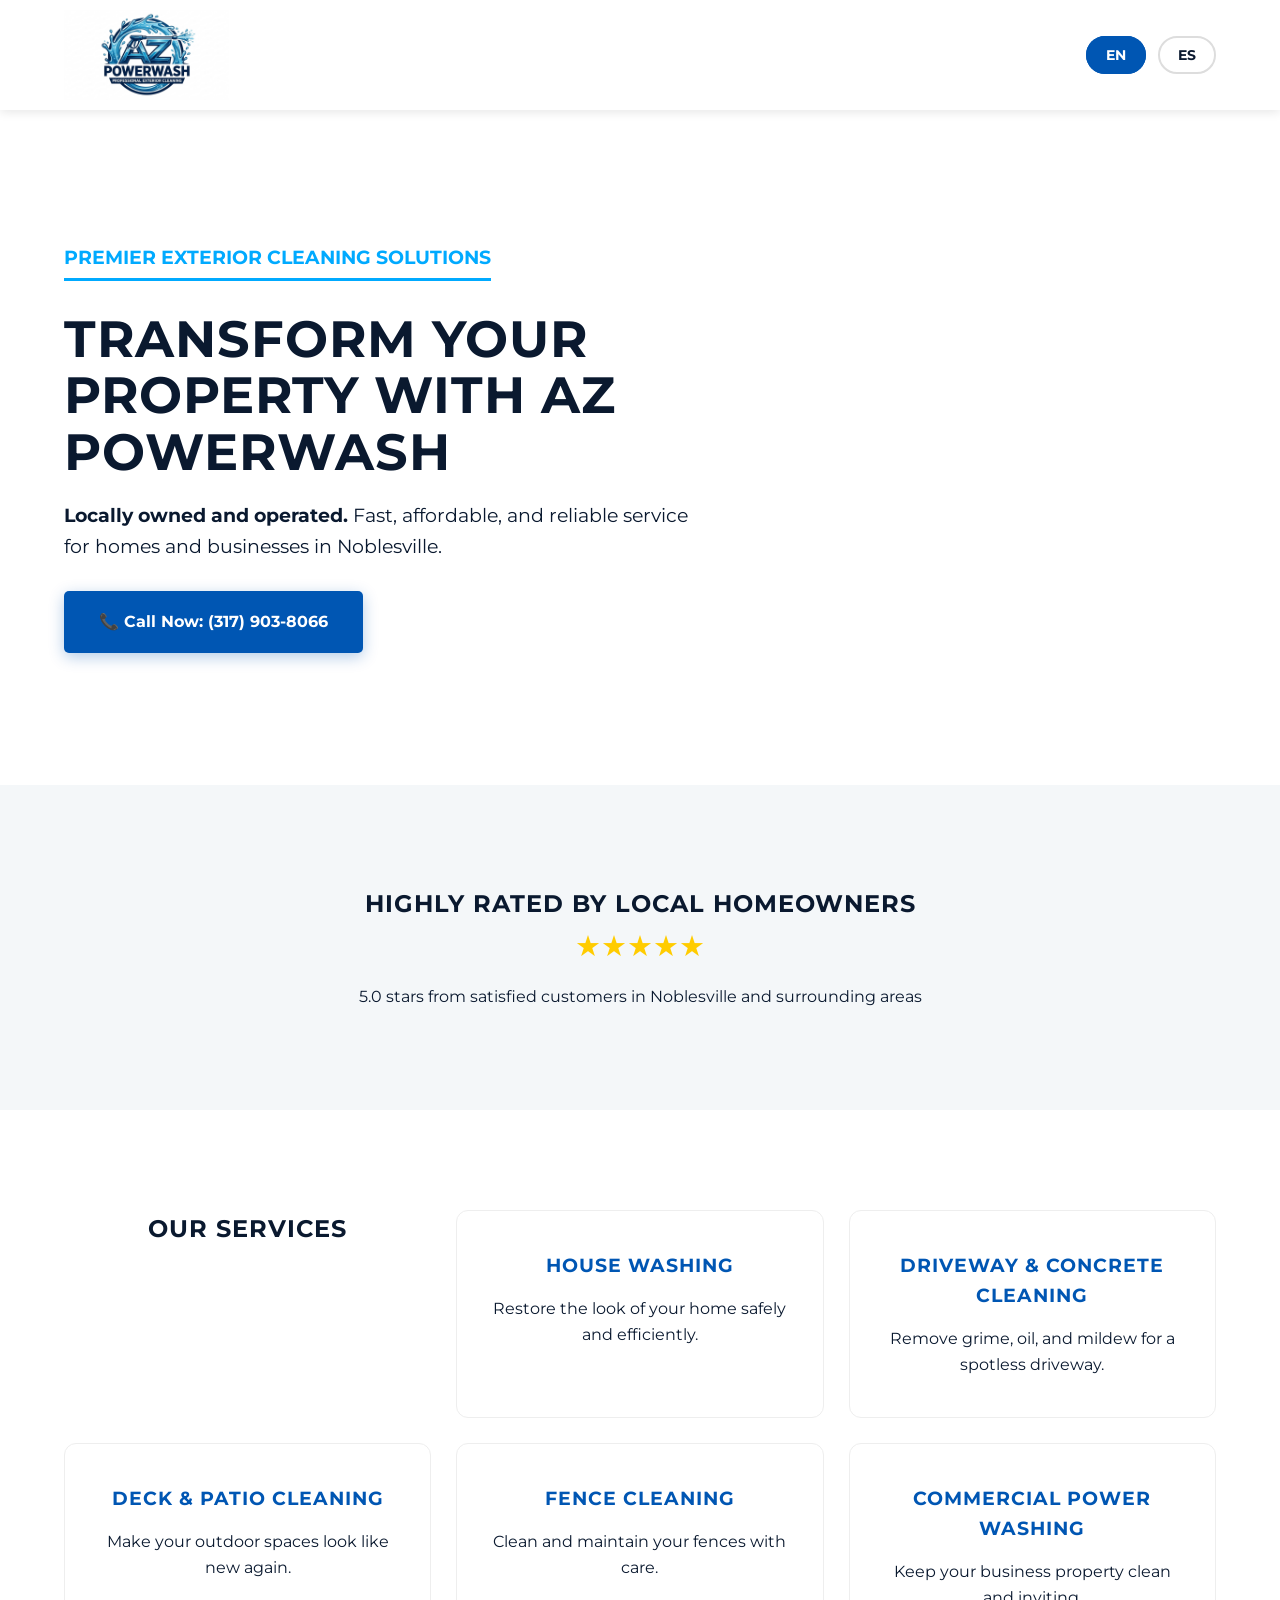
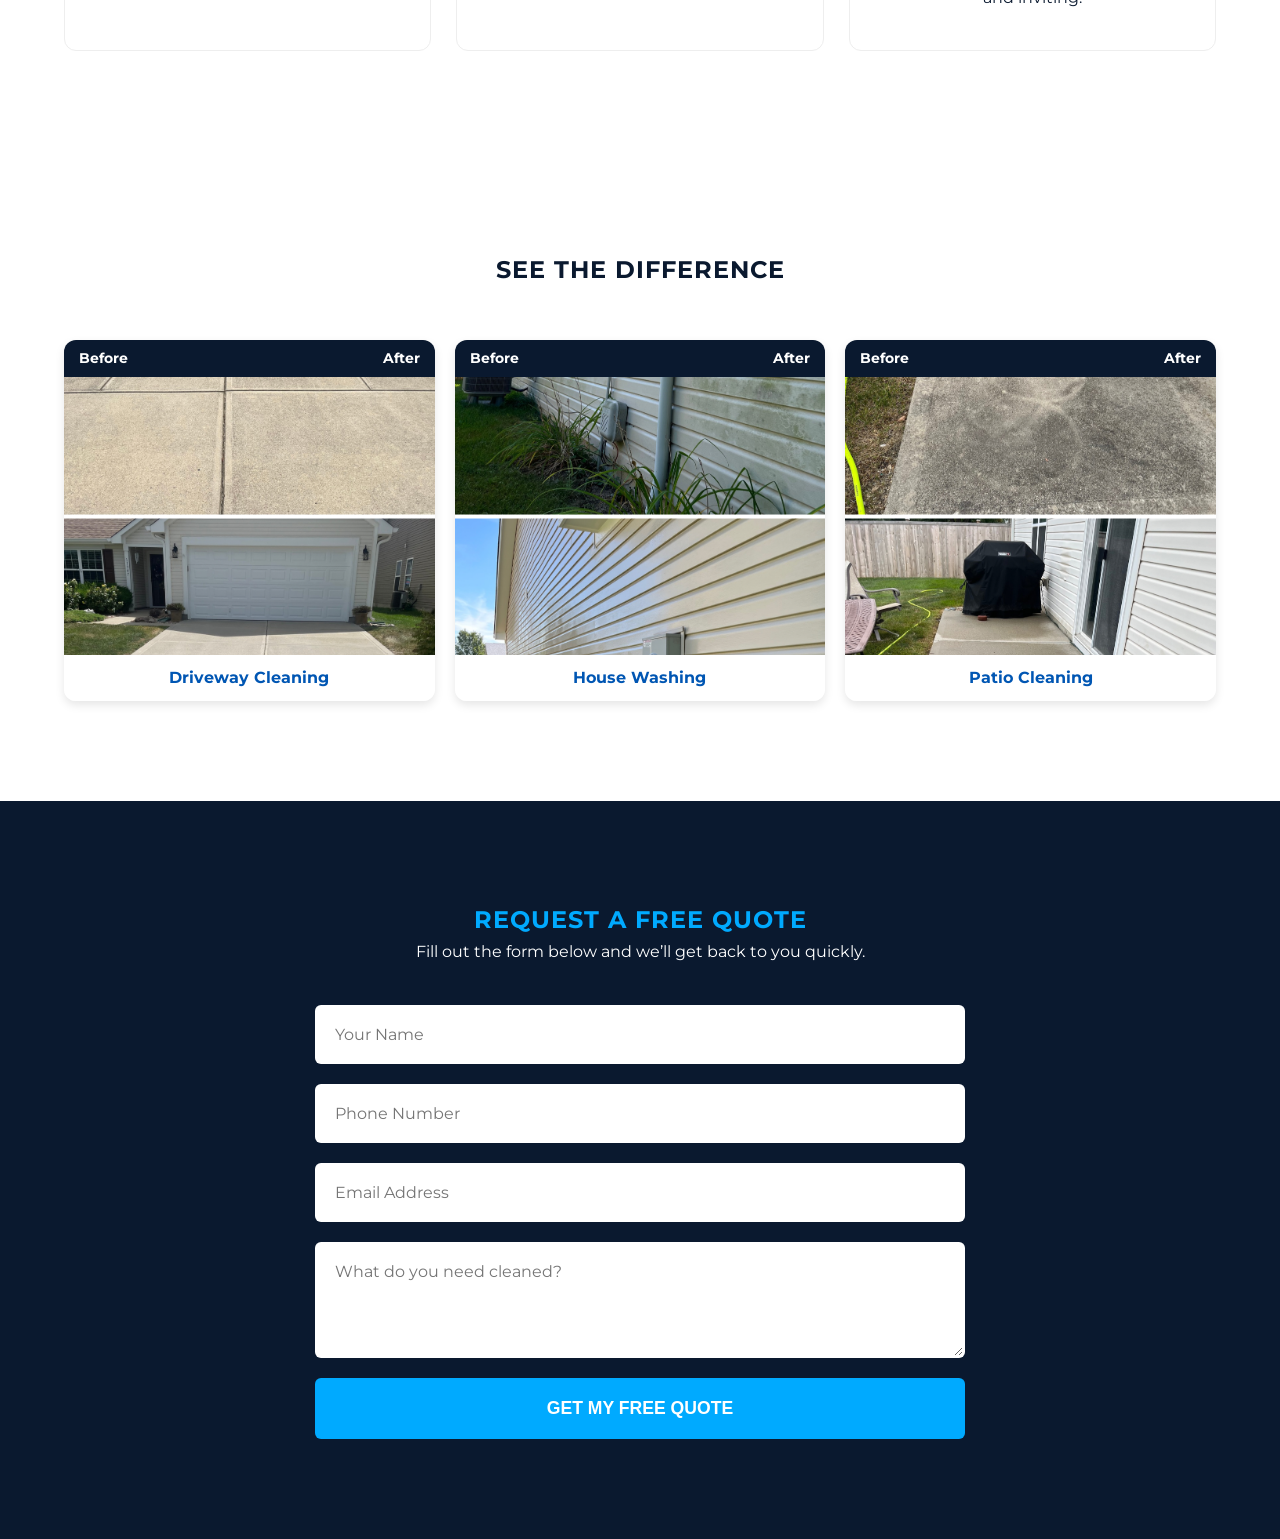
==== en/index.html @ cf5b4e7f "Update index.html" ====
<!DOCTYPE html>
<html lang="en">
<head>
  <meta charset="UTF-8">
  <meta name="viewport" content="width=device-width, initial-scale=1.0">
  <meta name="description" content="AZ Powerwash: Premier exterior cleaning solutions in Noblesville. Call (317) 903-8066 for a free quote.">
  <title>AZ PowerWash | Premier Exterior Cleaning</title>

  <link href="https://fonts.googleapis.com/css2?family=Montserrat:wght@400;700&display=swap" rel="stylesheet">
  <link rel="stylesheet" href="/assets/style.css">
</head>
<body>

<nav class="navbar">
  <div class="logo-container">
    <img src="/assets/images/az-logo.png" alt="AZ Powerwash Logo" class="main-logo">
  </div>
  <div class="lang-switch">
    <a class="lang-btn active" href="/en/">EN</a>
    <a class="lang-btn" href="/es/">ES</a>
  </div>
</nav>

<header class="hero">
  <div class="hero-content">
    <p class="subtitle">PREMIER EXTERIOR CLEANING SOLUTIONS</p>
    <h1>Transform Your Property with AZ Powerwash</h1>
    <p><strong>Locally owned and operated.</strong> Fast, affordable, and reliable service for homes and businesses in Noblesville.</p>
    <div class="hero-btns">
        <a class="cta" href="tel:13179038066">📞 Call Now: (317) 903-8066</a>
    </div>
  </div>
</header>

<section class="reviews">
  <h2>Highly Rated by Local Homeowners</h2>
  <div class="stars">★★★★★</div>
  <p>5.0 stars from satisfied customers in Noblesville and surrounding areas</p>
</section>

<section class="services">
  <h2>Our Services</h2>
  <div class="card">
    <h3>House Washing</h3>
    <p>Restore the look of your home safely and efficiently.</p>
  </div>
  <div class="card">
    <h3>Driveway & Concrete Cleaning</h3>
    <p>Remove grime, oil, and mildew for a spotless driveway.</p>
  </div>
  <div class="card">
    <h3>Deck & Patio Cleaning</h3>
    <p>Make your outdoor spaces look like new again.</p>
  </div>
  <div class="card">
    <h3>Fence Cleaning</h3>
    <p>Clean and maintain your fences with care.</p>
  </div>
  <div class="card">
    <h3>Commercial Power Washing</h3>
    <p>Keep your business property clean and inviting.</p>
  </div>
</section>

<section class="before-after">
  <h2>See the Difference</h2>
  <div class="ba-grid">
    <div class="ba-item" onclick="openLightbox(this)">
      <div class="ba-labels"><span>Before</span><span>After</span></div>
      <img src="/assets/images/Driveway.PNG" alt="Driveway cleaning before and after">
      <p>Driveway Cleaning</p>
    </div>
    <div class="ba-item" onclick="openLightbox(this)">
      <div class="ba-labels"><span>Before</span><span>After</span></div>
      <img src="/assets/images/house.PNG" alt="House washing before and after">
      <p>House Washing</p>
    </div>
    <div class="ba-item" onclick="openLightbox(this)">
      <div class="ba-labels"><span>Before</span><span>After</span></div>
      <img src="/assets/images/patio.PNG" alt="Patio cleaning before and after">
      <p>Patio Cleaning</p>
    </div>
  </div>
</section>

<section id="quote" class="quote-form">
  <h2>Request a Free Quote</h2>
  <p>Fill out the form below and we’ll get back to you quickly.</p>
  <form action="https://formspree.io/f/mkopnrez" method="POST">
    <input type="text" name="name" placeholder="Your Name" required>
    <input type="tel" name="phone" placeholder="Phone Number" required>
    <input type="email" name="email" placeholder="Email Address" required>
    <textarea name="message" placeholder="What do you need cleaned?" rows="4"></textarea>
    <button type="submit">Get My Free Quote</button>
  </form>
</section>

<div id="lightbox" onclick="closeLightbox()">
  <img id="lightbox-img" alt="Enlarged gallery view">
</div>

<script>
function openLightbox(el) {
  const img = el.querySelector("img");
  document.getElementById("lightbox-img").src = img.src;
  document.getElementById("lightbox").style.display = "flex";
}
function closeLightbox() {
  document.getElementById("lightbox").style.display = "none";
}
</script>

</body>
</html>
---- assets/style.css ----
/* --- Global Styles --- */
:root {
  --primary-blue: #0056b3; /* Deep Professional Blue from Logo */
  --accent-blue: #00aaff;  /* Bright Water Blue from Logo */
  --dark-navy: #0a192f;   /* Header/Text Navy */
  --light-bg: #f4f7f9;    /* Soft Gray Background */
  --white: #ffffff;
  --transition: all 0.3s ease;
}

* {
  box-sizing: border-box;
  margin: 0;
  padding: 0;
}

body {
  font-family: 'Montserrat', sans-serif;
  line-height: 1.6;
  color: var(--dark-navy);
  background-color: var(--white);
  overflow-x: hidden;
}

h1, h2, h3 {
  font-weight: 700;
  text-transform: uppercase;
  letter-spacing: 1px;
}

/* --- Navigation --- */
.navbar {
  display: flex;
  justify-content: space-between;
  align-items: center;
  padding: 10px 5%;
  background: var(--white);
  box-shadow: 0 2px 10px rgba(0,0,0,0.1);
  position: sticky;
  top: 0;
  z-index: 1000;
}

.logo-container {
  display: flex;
  align-items: center;
}

.main-logo {
  height: 90px; /* Optimized for the AZ-Logo.jpg aspect ratio */
  width: auto;
  transition: var(--transition);
  mix-blend-mode: multiply; /* Makes the white background transparent */
}

.lang-switch .lang-btn {
  text-decoration: none;
  color: var(--dark-navy);
  font-weight: bold;
  padding: 8px 18px;
  border: 2px solid #ddd;
  border-radius: 25px; /* Modern pill shape */
  margin-left: 8px;
  transition: var(--transition);
  font-size: 0.9rem;
}

.lang-switch .lang-btn.active {
  background: var(--primary-blue);
  color: var(--white);
  border-color: var(--primary-blue);
}

.lang-switch .lang-btn:hover:not(.active) {
  background: var(--light-bg);
  border-color: var(--accent-blue);
}

/* --- Hero Section --- */
.hero {
  position: relative;
  min-height: 75vh;
  display: flex;
  align-items: center;
  padding: 60px 5%;
  /* Using background-house.jpg with a white-to-transparent gradient for text contrast */
  background: linear-gradient(to right, rgba(255,255,255,0.95) 45%, rgba(255,255,255,0.1)), 
              url('/assets/images/background-house.jpg') no-repeat center center/cover;
}

.hero-content {
  max-width: 650px;
  z-index: 2;
}

.subtitle {
  color: var(--accent-blue);
  font-weight: 700;
  margin-bottom: 15px;
  display: inline-block;
  border-bottom: 3px solid var(--accent-blue);
  padding-bottom: 5px;
}

.hero h1 {
  font-size: 3.2rem;
  color: var(--dark-navy);
  margin-bottom: 20px;
  line-height: 1.1;
}

.hero p {
  font-size: 1.2rem;
  margin-bottom: 30px;
}

.cta {
  display: inline-block;
  background: var(--primary-blue);
  color: var(--white);
  padding: 18px 35px;
  text-decoration: none;
  font-weight: bold;
  border-radius: 5px;
  transition: var(--transition);
  box-shadow: 0 4px 15px rgba(0, 86, 179, 0.3);
}

.cta:hover {
  background: var(--accent-blue);
  transform: translateY(-3px);
  box-shadow: 0 6px 20px rgba(0, 170, 255, 0.4);
}

/* --- Content Sections --- */
section {
  padding: 100px 5%;
  text-align: center;
}

.reviews { background: var(--light-bg); }
.stars { color: #ffcc00; font-size: 1.8rem; margin-bottom: 15px; }

/* --- Services Grid --- */
.services {
  display: grid;
  grid-template-columns: repeat(auto-fit, minmax(280px, 1fr));
  gap: 25px;
  background: var(--white);
}

.card {
  padding: 40px 30px;
  border: 1px solid #eee;
  border-radius: 12px;
  transition: var(--transition);
  background: var(--white);
}

.card h3 {
  color: var(--primary-blue);
  margin-bottom: 15px;
}

.card:hover {
  box-shadow: 0 15px 30px rgba(0,0,0,0.1);
  transform: translateY(-5px);
  border-color: var(--accent-blue);
}

/* --- Gallery (Before/After) --- */
.before-after h2 { margin-bottom: 50px; }

.ba-grid {
  display: grid;
  grid-template-columns: repeat(auto-fit, minmax(320px, 1fr));
  gap: 20px;
}

.ba-item {
  position: relative;
  cursor: pointer;
  overflow: hidden;
  border-radius: 12px;
  box-shadow: 0 4px 10px rgba(0,0,0,0.1);
}

.ba-item img {
  width: 100%;
  aspect-ratio: 4/3;
  object-fit: cover;
  display: block;
  transition: transform 0.5s;
}

.ba-item:hover img { transform: scale(1.08); }

.ba-labels {
  display: flex;
  justify-content: space-between;
  padding: 8px 15px;
  background: var(--dark-navy);
  color: white;
  font-size: 0.85rem;
  font-weight: bold;
}

.ba-item p {
  padding: 10px;
  background: var(--white);
  font-weight: bold;
  color: var(--primary-blue);
}

/* --- Quote Form --- */
.quote-form { 
  background: var(--dark-navy); 
  color: white;
}

.quote-form h2 { color: var(--accent-blue); }

.quote-form form {
  max-width: 650px;
  margin: 40px auto 0;
  display: flex;
  flex-direction: column;
  gap: 20px;
}

.quote-form input, .quote-form textarea {
  padding: 18px;
  border-radius: 6px;
  border: 2px solid transparent;
  font-family: inherit;
  font-size: 1rem;
}

.quote-form input:focus, .quote-form textarea:focus {
  outline: none;
  border-color: var(--accent-blue);
}

.quote-form button {
  background: var(--accent-blue);
  color: white;
  padding: 20px;
  border: none;
  border-radius: 6px;
  font-weight: bold;
  font-size: 1.1rem;
  cursor: pointer;
  text-transform: uppercase;
  transition: var(--transition);
}

.quote-form button:hover {
  background: #0088cc;
  letter-spacing: 2px;
}

/* --- Lightbox --- */
#lightbox {
  position: fixed;
  top: 0; left: 0; width: 100%; height: 100%;
  background: rgba(0,0,0,0.95);
  display: none;
  justify-content: center;
  align-items: center;
  z-index: 2000;
  padding: 20px;
}

#lightbox img { 
  max-width: 100%; 
  max-height: 90vh; 
  border: 4px solid var(--white); 
  border-radius: 4px;
}

/* --- Responsive --- */
@media (max-width: 992px) {
  .hero {
    background: linear-gradient(rgba(255,255,255,0.85), rgba(255,255,255,0.85)), 
                url('/assets/images/background-house.jpg') no-repeat center center/cover;
    text-align: center;
    justify-content: center;
  }
  .hero h1 { font-size: 2.8rem; }
}

@media (max-width: 768px) {
  .navbar { flex-direction: column; gap: 20px; padding: 20px; }
  .hero h1 { font-size: 2.2rem; }
  section { padding: 60px 5%; }
}
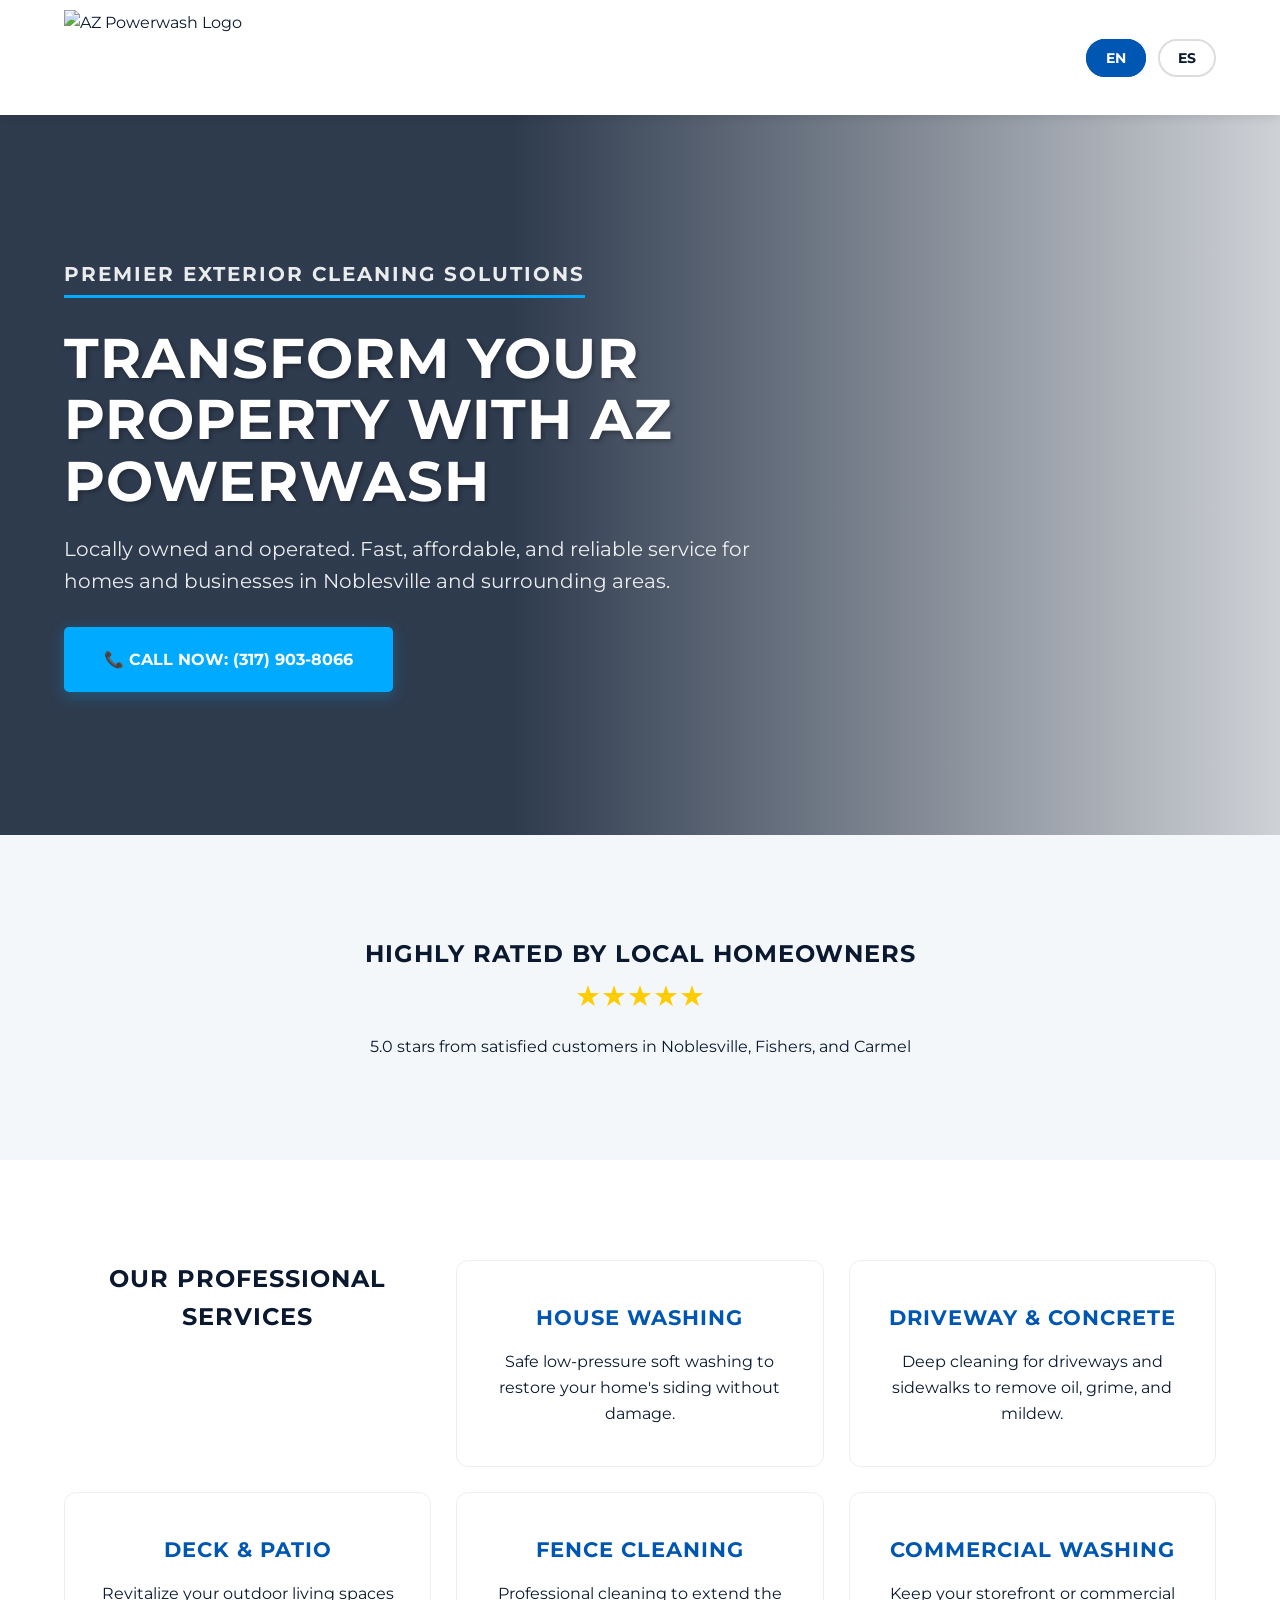
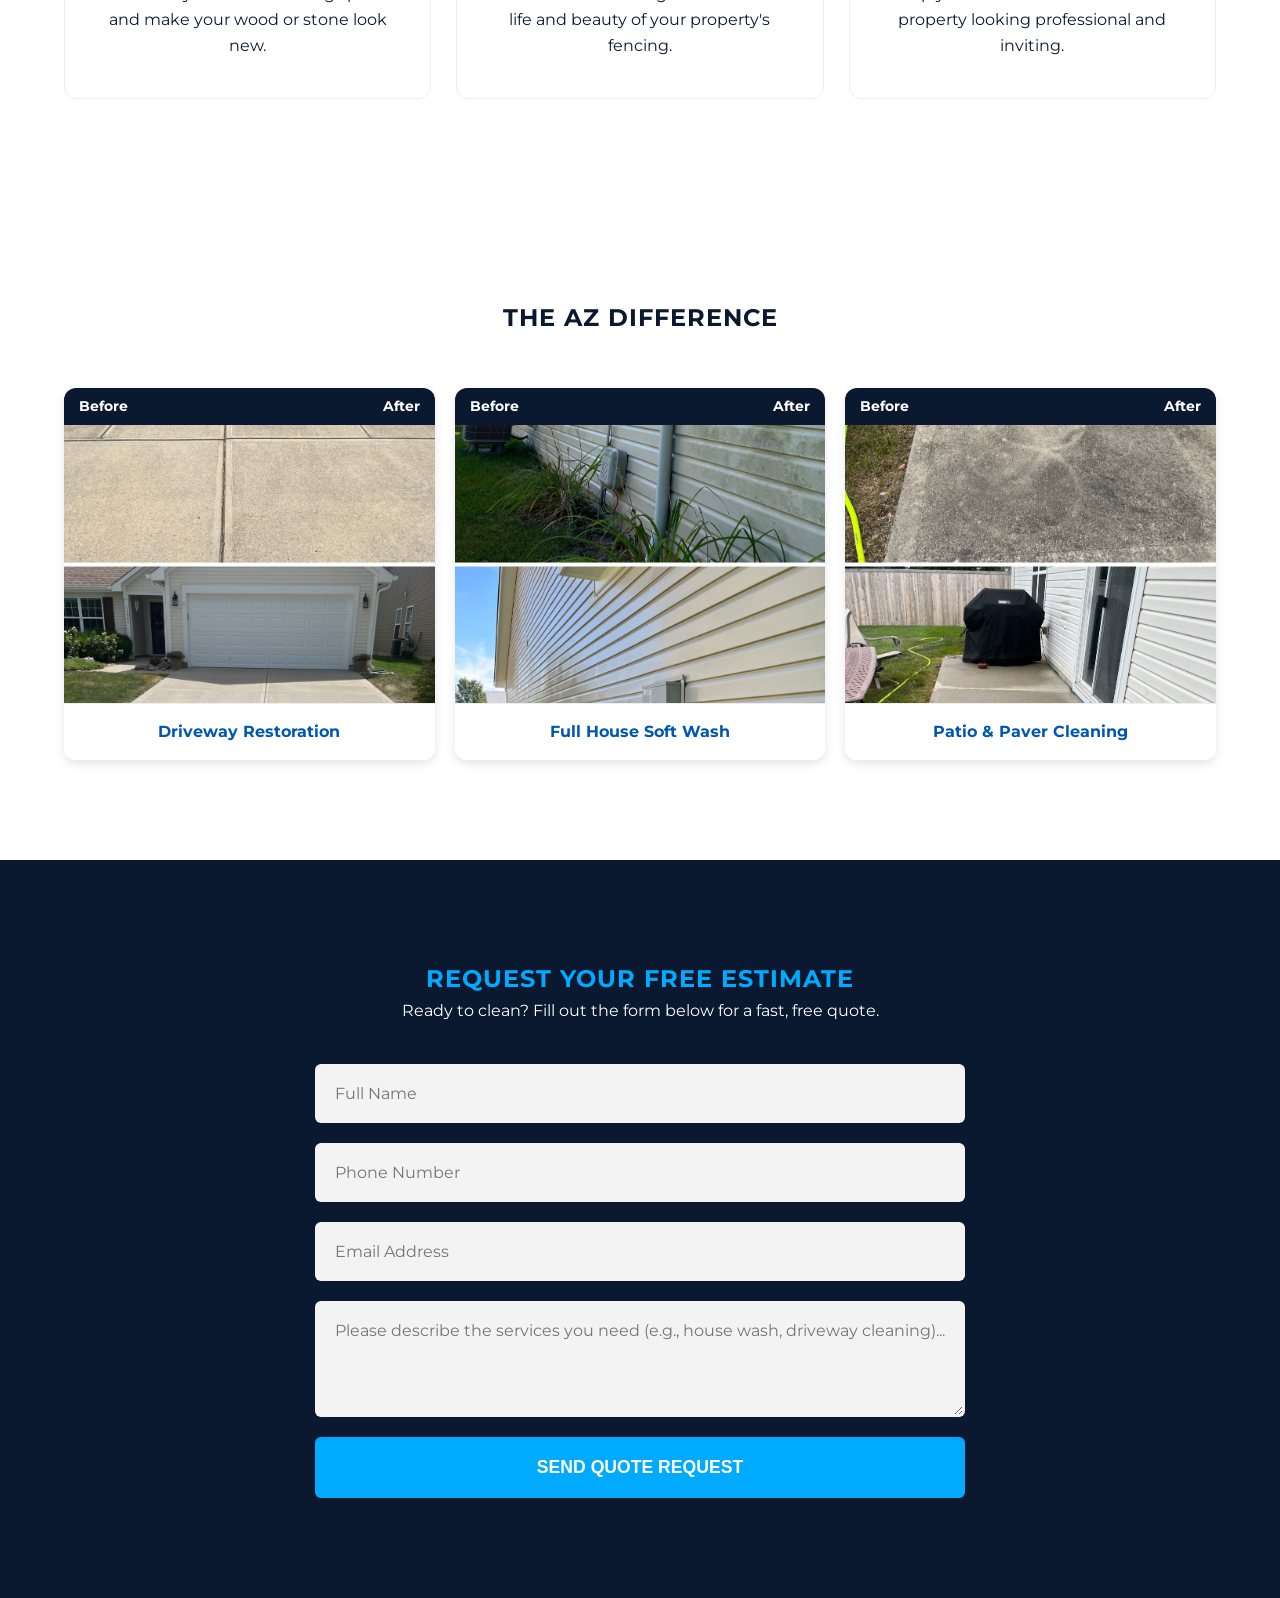
==== commit e29af5f5: "Update index.html" ====
--- a/en/index.html
+++ b/en/index.html
@@ -13,7 +13,7 @@
 
 <nav class="navbar">
   <div class="logo-container">
-    <img src="/assets/images/az-logo.png" alt="AZ Powerwash Logo" class="main-logo">
+    <img src="/assets/images/AZ-Logo-V2.png" alt="AZ Powerwash Logo" class="main-logo">
   </div>
   <div class="lang-switch">
     <a class="lang-btn active" href="/en/">EN</a>
@@ -25,7 +25,7 @@
   <div class="hero-content">
     <p class="subtitle">PREMIER EXTERIOR CLEANING SOLUTIONS</p>
     <h1>Transform Your Property with AZ Powerwash</h1>
-    <p><strong>Locally owned and operated.</strong> Fast, affordable, and reliable service for homes and businesses in Noblesville.</p>
+    <p>Locally owned and operated. Fast, affordable, and reliable service for homes and businesses in Noblesville and surrounding areas.</p>
     <div class="hero-btns">
         <a class="cta" href="tel:13179038066">📞 Call Now: (317) 903-8066</a>
     </div>
@@ -35,63 +35,63 @@
 <section class="reviews">
   <h2>Highly Rated by Local Homeowners</h2>
   <div class="stars">★★★★★</div>
-  <p>5.0 stars from satisfied customers in Noblesville and surrounding areas</p>
+  <p>5.0 stars from satisfied customers in Noblesville, Fishers, and Carmel</p>
 </section>
 
 <section class="services">
-  <h2>Our Services</h2>
+  <h2>Our Professional Services</h2>
   <div class="card">
     <h3>House Washing</h3>
-    <p>Restore the look of your home safely and efficiently.</p>
+    <p>Safe low-pressure soft washing to restore your home's siding without damage.</p>
   </div>
   <div class="card">
-    <h3>Driveway & Concrete Cleaning</h3>
-    <p>Remove grime, oil, and mildew for a spotless driveway.</p>
+    <h3>Driveway & Concrete</h3>
+    <p>Deep cleaning for driveways and sidewalks to remove oil, grime, and mildew.</p>
   </div>
   <div class="card">
-    <h3>Deck & Patio Cleaning</h3>
-    <p>Make your outdoor spaces look like new again.</p>
+    <h3>Deck & Patio</h3>
+    <p>Revitalize your outdoor living spaces and make your wood or stone look new.</p>
   </div>
   <div class="card">
     <h3>Fence Cleaning</h3>
-    <p>Clean and maintain your fences with care.</p>
+    <p>Professional cleaning to extend the life and beauty of your property's fencing.</p>
   </div>
   <div class="card">
-    <h3>Commercial Power Washing</h3>
-    <p>Keep your business property clean and inviting.</p>
+    <h3>Commercial Washing</h3>
+    <p>Keep your storefront or commercial property looking professional and inviting.</p>
   </div>
 </section>
 
 <section class="before-after">
-  <h2>See the Difference</h2>
+  <h2>The AZ Difference</h2>
   <div class="ba-grid">
     <div class="ba-item" onclick="openLightbox(this)">
       <div class="ba-labels"><span>Before</span><span>After</span></div>
       <img src="/assets/images/Driveway.PNG" alt="Driveway cleaning before and after">
-      <p>Driveway Cleaning</p>
+      <p>Driveway Restoration</p>
     </div>
     <div class="ba-item" onclick="openLightbox(this)">
       <div class="ba-labels"><span>Before</span><span>After</span></div>
       <img src="/assets/images/house.PNG" alt="House washing before and after">
-      <p>House Washing</p>
+      <p>Full House Soft Wash</p>
     </div>
     <div class="ba-item" onclick="openLightbox(this)">
       <div class="ba-labels"><span>Before</span><span>After</span></div>
       <img src="/assets/images/patio.PNG" alt="Patio cleaning before and after">
-      <p>Patio Cleaning</p>
+      <p>Patio & Paver Cleaning</p>
     </div>
   </div>
 </section>
 
 <section id="quote" class="quote-form">
-  <h2>Request a Free Quote</h2>
-  <p>Fill out the form below and we’ll get back to you quickly.</p>
+  <h2>Request Your Free Estimate</h2>
+  <p>Ready to clean? Fill out the form below for a fast, free quote.</p>
   <form action="https://formspree.io/f/mkopnrez" method="POST">
-    <input type="text" name="name" placeholder="Your Name" required>
+    <input type="text" name="name" placeholder="Full Name" required>
     <input type="tel" name="phone" placeholder="Phone Number" required>
     <input type="email" name="email" placeholder="Email Address" required>
-    <textarea name="message" placeholder="What do you need cleaned?" rows="4"></textarea>
-    <button type="submit">Get My Free Quote</button>
+    <textarea name="message" placeholder="Please describe the services you need (e.g., house wash, driveway cleaning)..." rows="4"></textarea>
+    <button type="submit">Send Quote Request</button>
   </form>
 </section>
 
--- a/assets/style.css
+++ b/assets/style.css
@@ -1,9 +1,9 @@
 /* --- Global Styles --- */
 :root {
-  --primary-blue: #0056b3; /* Deep Professional Blue from Logo */
-  --accent-blue: #00aaff;  /* Bright Water Blue from Logo */
-  --dark-navy: #0a192f;   /* Header/Text Navy */
-  --light-bg: #f4f7f9;    /* Soft Gray Background */
+  --primary-blue: #0056b3; /* Professional Blue */
+  --accent-blue: #00aaff;  /* Action Water Blue */
+  --dark-navy: #0a192f;    /* Brand Navy */
+  --light-bg: #f4f7f9;    /* Section Background */
   --white: #ffffff;
   --transition: all 0.3s ease;
 }
@@ -47,10 +47,9 @@
 }
 
 .main-logo {
-  height: 90px; /* Optimized for the AZ-Logo.jpg aspect ratio */
+  height: 95px; /* Size optimized for the new V2 Logo */
   width: auto;
   transition: var(--transition);
-  mix-blend-mode: multiply; /* Makes the white background transparent */
 }
 
 .lang-switch .lang-btn {
@@ -59,7 +58,7 @@
   font-weight: bold;
   padding: 8px 18px;
   border: 2px solid #ddd;
-  border-radius: 25px; /* Modern pill shape */
+  border-radius: 25px;
   margin-left: 8px;
   transition: var(--transition);
   font-size: 0.9rem;
@@ -79,17 +78,17 @@
 /* --- Hero Section --- */
 .hero {
   position: relative;
-  min-height: 75vh;
+  min-height: 80vh;
   display: flex;
   align-items: center;
   padding: 60px 5%;
-  /* Using background-house.jpg with a white-to-transparent gradient for text contrast */
-  background: linear-gradient(to right, rgba(255,255,255,0.95) 45%, rgba(255,255,255,0.1)), 
-              url('/assets/images/background-house.jpg') no-repeat center center/cover;
+  /* Using the new V2 background with a darker gradient for maximum text readability */
+  background: linear-gradient(to right, rgba(10, 25, 47, 0.85) 40%, rgba(10, 25, 47, 0.2)), 
+              url('/assets/images/AZ-BG-Surface-V2.jpg') no-repeat center center/cover;
 }
 
 .hero-content {
-  max-width: 650px;
+  max-width: 700px;
   z-index: 2;
 }
 
@@ -100,36 +99,41 @@
   display: inline-block;
   border-bottom: 3px solid var(--accent-blue);
   padding-bottom: 5px;
+  letter-spacing: 2px;
 }
 
 .hero h1 {
-  font-size: 3.2rem;
-  color: var(--dark-navy);
+  font-size: 3.5rem;
+  color: var(--white); /* White text looks better against the navy background */
   margin-bottom: 20px;
   line-height: 1.1;
+  text-shadow: 2px 2px 4px rgba(0,0,0,0.3);
 }
 
 .hero p {
-  font-size: 1.2rem;
+  font-size: 1.25rem;
   margin-bottom: 30px;
+  color: rgba(255,255,255,0.9);
 }
 
 .cta {
   display: inline-block;
-  background: var(--primary-blue);
+  background: var(--accent-blue);
   color: var(--white);
-  padding: 18px 35px;
+  padding: 20px 40px;
   text-decoration: none;
   font-weight: bold;
   border-radius: 5px;
   transition: var(--transition);
-  box-shadow: 0 4px 15px rgba(0, 86, 179, 0.3);
+  box-shadow: 0 4px 15px rgba(0, 170, 255, 0.3);
+  text-transform: uppercase;
 }
 
 .cta:hover {
-  background: var(--accent-blue);
+  background: var(--white);
+  color: var(--primary-blue);
   transform: translateY(-3px);
-  box-shadow: 0 6px 20px rgba(0, 170, 255, 0.4);
+  box-shadow: 0 6px 20px rgba(0, 0, 0, 0.2);
 }
 
 /* --- Content Sections --- */
@@ -155,11 +159,15 @@
   border-radius: 12px;
   transition: var(--transition);
   background: var(--white);
+  display: flex;
+  flex-direction: column;
+  justify-content: center;
 }
 
 .card h3 {
   color: var(--primary-blue);
   margin-bottom: 15px;
+  font-size: 1.3rem;
 }
 
 .card:hover {
@@ -206,16 +214,19 @@
 }
 
 .ba-item p {
-  padding: 10px;
+  padding: 15px;
   background: var(--white);
   font-weight: bold;
   color: var(--primary-blue);
+  border-top: 1px solid #eee;
 }
 
 /* --- Quote Form --- */
 .quote-form { 
   background: var(--dark-navy); 
   color: white;
+  background-image: linear-gradient(rgba(10, 25, 47, 0.9), rgba(10, 25, 47, 0.9)), url('/assets/images/AZ-BG-Surface-V2.jpg');
+  background-size: cover;
 }
 
 .quote-form h2 { color: var(--accent-blue); }
@@ -234,6 +245,7 @@
   border: 2px solid transparent;
   font-family: inherit;
   font-size: 1rem;
+  background: rgba(255,255,255,0.95);
 }
 
 .quote-form input:focus, .quote-form textarea:focus {
@@ -255,7 +267,8 @@
 }
 
 .quote-form button:hover {
-  background: #0088cc;
+  background: var(--white);
+  color: var(--dark-navy);
   letter-spacing: 2px;
 }
 
@@ -281,8 +294,8 @@
 /* --- Responsive --- */
 @media (max-width: 992px) {
   .hero {
-    background: linear-gradient(rgba(255,255,255,0.85), rgba(255,255,255,0.85)), 
-                url('/assets/images/background-house.jpg') no-repeat center center/cover;
+    background: linear-gradient(rgba(10, 25, 47, 0.8), rgba(10, 25, 47, 0.8)), 
+                url('/assets/images/AZ-BG-Surface-V2.jpg') no-repeat center center/cover;
     text-align: center;
     justify-content: center;
   }
@@ -293,4 +306,5 @@
   .navbar { flex-direction: column; gap: 20px; padding: 20px; }
   .hero h1 { font-size: 2.2rem; }
   section { padding: 60px 5%; }
-}
+  .ba-grid { grid-template-columns: 1fr; }
+}
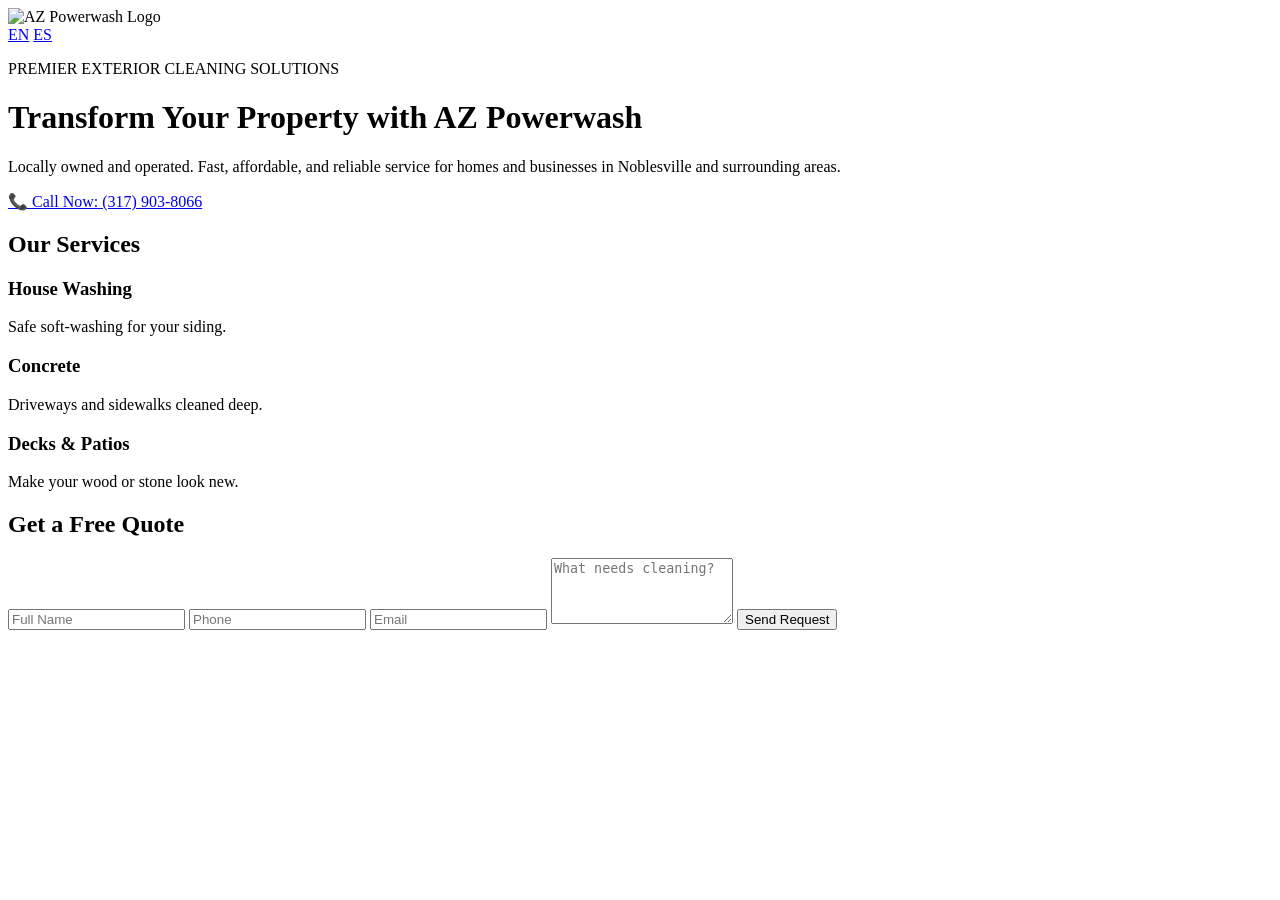
==== commit b8832251: "Update index.html" ====
--- a/en/index.html
+++ b/en/index.html
@@ -3,21 +3,19 @@
 <head>
   <meta charset="UTF-8">
   <meta name="viewport" content="width=device-width, initial-scale=1.0">
-  <meta name="description" content="AZ Powerwash: Premier exterior cleaning solutions in Noblesville. Call (317) 903-8066 for a free quote.">
   <title>AZ PowerWash | Premier Exterior Cleaning</title>
-
   <link href="https://fonts.googleapis.com/css2?family=Montserrat:wght@400;700&display=swap" rel="stylesheet">
-  <link rel="stylesheet" href="/assets/style.css">
+  <link rel="stylesheet" href="assets/style.css">
 </head>
 <body>
 
 <nav class="navbar">
   <div class="logo-container">
-    <img src="/assets/images/AZ-Logo-V2.png" alt="AZ Powerwash Logo" class="main-logo">
+    <img src="assets/images/AZ-Logo-V2.png" alt="AZ Powerwash Logo" class="main-logo">
   </div>
   <div class="lang-switch">
-    <a class="lang-btn active" href="/en/">EN</a>
-    <a class="lang-btn" href="/es/">ES</a>
+    <a class="lang-btn active" href="index.html">EN</a>
+    <a class="lang-btn" href="es/index.html">ES</a>
   </div>
 </nav>
 
@@ -32,83 +30,26 @@
   </div>
 </header>
 
-<section class="reviews">
-  <h2>Highly Rated by Local Homeowners</h2>
-  <div class="stars">★★★★★</div>
-  <p>5.0 stars from satisfied customers in Noblesville, Fishers, and Carmel</p>
-</section>
-
 <section class="services">
-  <h2>Our Professional Services</h2>
-  <div class="card">
-    <h3>House Washing</h3>
-    <p>Safe low-pressure soft washing to restore your home's siding without damage.</p>
-  </div>
-  <div class="card">
-    <h3>Driveway & Concrete</h3>
-    <p>Deep cleaning for driveways and sidewalks to remove oil, grime, and mildew.</p>
-  </div>
-  <div class="card">
-    <h3>Deck & Patio</h3>
-    <p>Revitalize your outdoor living spaces and make your wood or stone look new.</p>
-  </div>
-  <div class="card">
-    <h3>Fence Cleaning</h3>
-    <p>Professional cleaning to extend the life and beauty of your property's fencing.</p>
-  </div>
-  <div class="card">
-    <h3>Commercial Washing</h3>
-    <p>Keep your storefront or commercial property looking professional and inviting.</p>
-  </div>
-</section>
-
-<section class="before-after">
-  <h2>The AZ Difference</h2>
-  <div class="ba-grid">
-    <div class="ba-item" onclick="openLightbox(this)">
-      <div class="ba-labels"><span>Before</span><span>After</span></div>
-      <img src="/assets/images/Driveway.PNG" alt="Driveway cleaning before and after">
-      <p>Driveway Restoration</p>
-    </div>
-    <div class="ba-item" onclick="openLightbox(this)">
-      <div class="ba-labels"><span>Before</span><span>After</span></div>
-      <img src="/assets/images/house.PNG" alt="House washing before and after">
-      <p>Full House Soft Wash</p>
-    </div>
-    <div class="ba-item" onclick="openLightbox(this)">
-      <div class="ba-labels"><span>Before</span><span>After</span></div>
-      <img src="/assets/images/patio.PNG" alt="Patio cleaning before and after">
-      <p>Patio & Paver Cleaning</p>
-    </div>
+  <h2>Our Services</h2>
+  <div class="services">
+    <div class="card"><h3>House Washing</h3><p>Safe soft-washing for your siding.</p></div>
+    <div class="card"><h3>Concrete</h3><p>Driveways and sidewalks cleaned deep.</p></div>
+    <div class="card"><h3>Decks & Patios</h3><p>Make your wood or stone look new.</p></div>
   </div>
 </section>
 
 <section id="quote" class="quote-form">
-  <h2>Request Your Free Estimate</h2>
-  <p>Ready to clean? Fill out the form below for a fast, free quote.</p>
+  <h2>Get a Free Quote</h2>
   <form action="https://formspree.io/f/mkopnrez" method="POST">
+    <input type="hidden" name="_next" value="https://azpowerwash.pocketsod.com/thank-you.html">
     <input type="text" name="name" placeholder="Full Name" required>
-    <input type="tel" name="phone" placeholder="Phone Number" required>
-    <input type="email" name="email" placeholder="Email Address" required>
-    <textarea name="message" placeholder="Please describe the services you need (e.g., house wash, driveway cleaning)..." rows="4"></textarea>
-    <button type="submit">Send Quote Request</button>
+    <input type="tel" name="phone" placeholder="Phone" required>
+    <input type="email" name="email" placeholder="Email" required>
+    <textarea name="message" placeholder="What needs cleaning?" rows="4"></textarea>
+    <button type="submit">Send Request</button>
   </form>
 </section>
 
-<div id="lightbox" onclick="closeLightbox()">
-  <img id="lightbox-img" alt="Enlarged gallery view">
-</div>
-
-<script>
-function openLightbox(el) {
-  const img = el.querySelector("img");
-  document.getElementById("lightbox-img").src = img.src;
-  document.getElementById("lightbox").style.display = "flex";
-}
-function closeLightbox() {
-  document.getElementById("lightbox").style.display = "none";
-}
-</script>
-
 </body>
 </html>
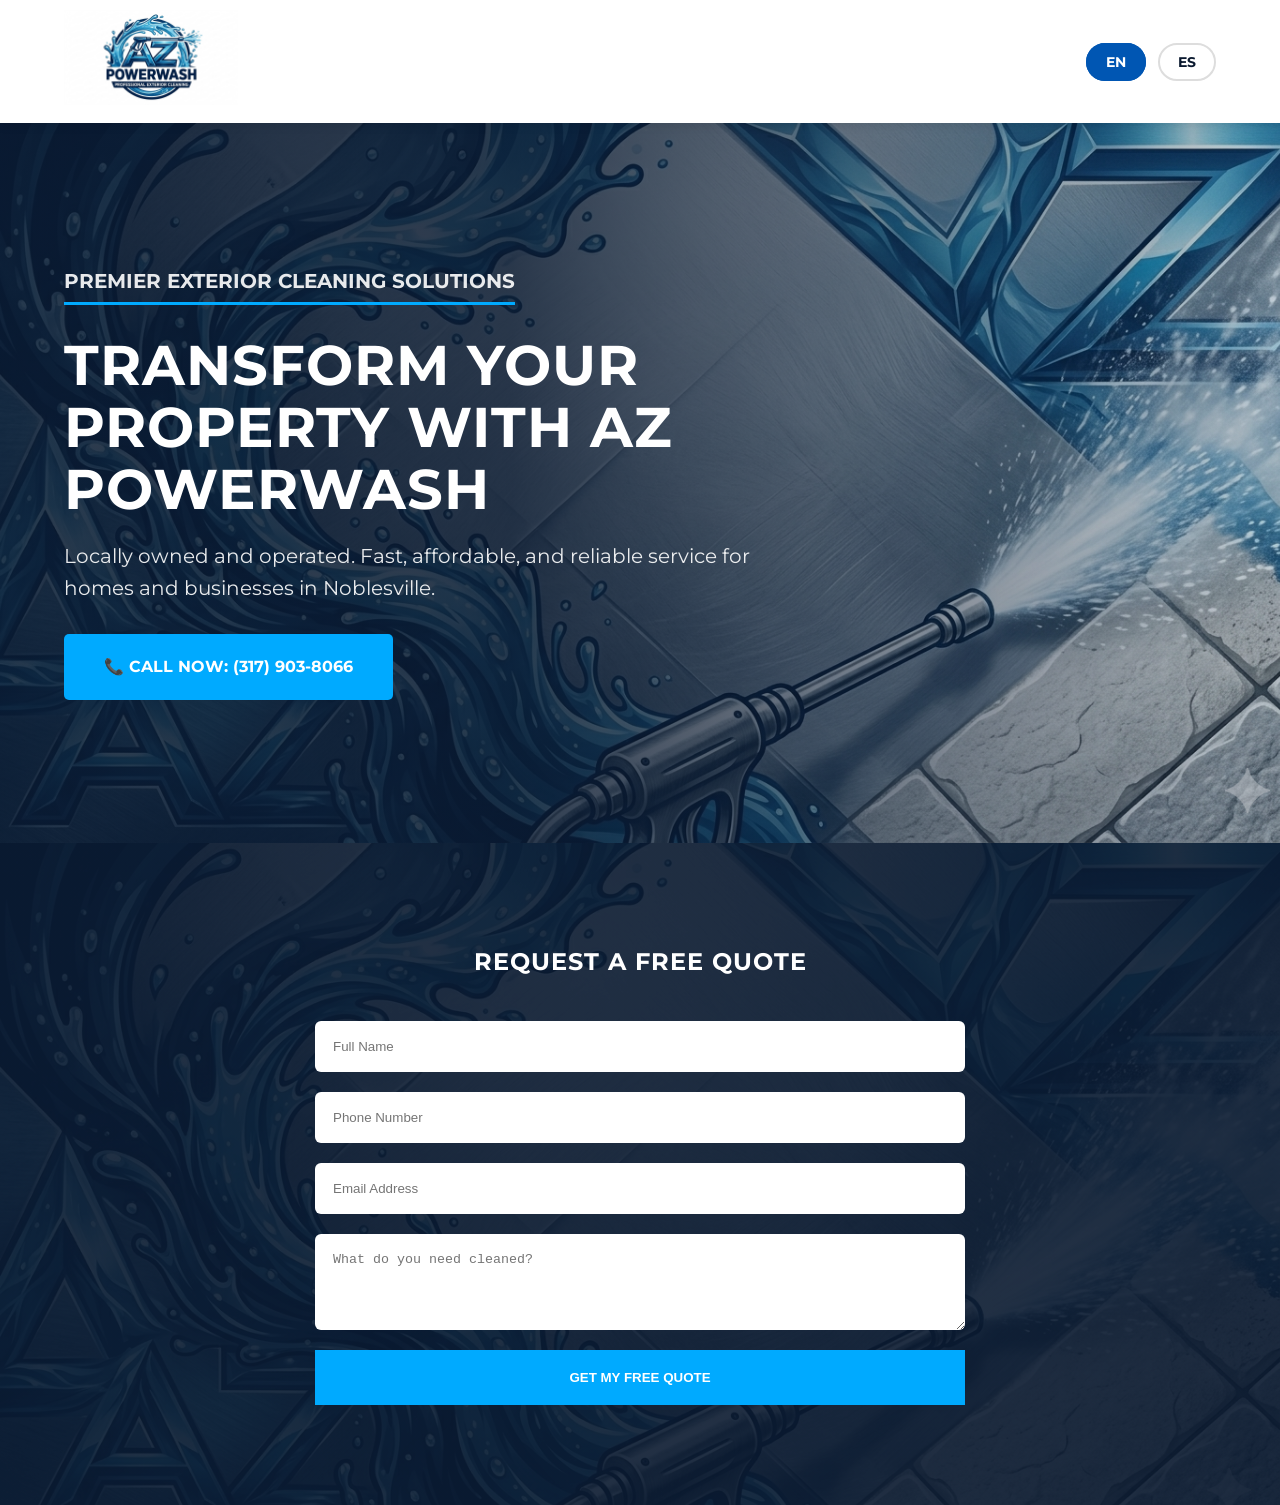
==== commit c2af3f00: "Update index.html" ====
--- a/en/index.html
+++ b/en/index.html
@@ -5,17 +5,17 @@
   <meta name="viewport" content="width=device-width, initial-scale=1.0">
   <title>AZ PowerWash | Premier Exterior Cleaning</title>
   <link href="https://fonts.googleapis.com/css2?family=Montserrat:wght@400;700&display=swap" rel="stylesheet">
-  <link rel="stylesheet" href="assets/style.css">
+  <link rel="stylesheet" href="/assets/style.css">
 </head>
 <body>
 
 <nav class="navbar">
   <div class="logo-container">
-    <img src="assets/images/AZ-Logo-V2.png" alt="AZ Powerwash Logo" class="main-logo">
+    <img src="/assets/images/AZ-Logo-V2.png" alt="AZ Powerwash Logo" class="main-logo">
   </div>
   <div class="lang-switch">
-    <a class="lang-btn active" href="index.html">EN</a>
-    <a class="lang-btn" href="es/index.html">ES</a>
+    <a class="lang-btn active" href="/index.html">EN</a>
+    <a class="lang-btn" href="/es/index.html">ES</a>
   </div>
 </nav>
 
@@ -23,31 +23,22 @@
   <div class="hero-content">
     <p class="subtitle">PREMIER EXTERIOR CLEANING SOLUTIONS</p>
     <h1>Transform Your Property with AZ Powerwash</h1>
-    <p>Locally owned and operated. Fast, affordable, and reliable service for homes and businesses in Noblesville and surrounding areas.</p>
+    <p>Locally owned and operated. Fast, affordable, and reliable service for homes and businesses in Noblesville.</p>
     <div class="hero-btns">
         <a class="cta" href="tel:13179038066">📞 Call Now: (317) 903-8066</a>
     </div>
   </div>
 </header>
 
-<section class="services">
-  <h2>Our Services</h2>
-  <div class="services">
-    <div class="card"><h3>House Washing</h3><p>Safe soft-washing for your siding.</p></div>
-    <div class="card"><h3>Concrete</h3><p>Driveways and sidewalks cleaned deep.</p></div>
-    <div class="card"><h3>Decks & Patios</h3><p>Make your wood or stone look new.</p></div>
-  </div>
-</section>
-
 <section id="quote" class="quote-form">
-  <h2>Get a Free Quote</h2>
+  <h2>Request a Free Quote</h2>
   <form action="https://formspree.io/f/mkopnrez" method="POST">
     <input type="hidden" name="_next" value="https://azpowerwash.pocketsod.com/thank-you.html">
     <input type="text" name="name" placeholder="Full Name" required>
-    <input type="tel" name="phone" placeholder="Phone" required>
-    <input type="email" name="email" placeholder="Email" required>
-    <textarea name="message" placeholder="What needs cleaning?" rows="4"></textarea>
-    <button type="submit">Send Request</button>
+    <input type="tel" name="phone" placeholder="Phone Number" required>
+    <input type="email" name="email" placeholder="Email Address" required>
+    <textarea name="message" placeholder="What do you need cleaned?" rows="4"></textarea>
+    <button type="submit">Get My Free Quote</button>
   </form>
 </section>
 
--- a/assets/style.css
+++ b/assets/style.css
@@ -0,0 +1,216 @@
+/* --- Global Styles --- */
+:root {
+  --primary-blue: #0056b3;
+  --accent-blue: #00aaff;
+  --dark-navy: #0a192f;
+  --light-bg: #f4f7f9;
+  --white: #ffffff;
+  --transition: all 0.3s ease;
+}
+
+* {
+  box-sizing: border-box;
+  margin: 0;
+  padding: 0;
+}
+
+body {
+  font-family: 'Montserrat', sans-serif;
+  line-height: 1.6;
+  color: var(--dark-navy);
+  background-color: var(--white);
+  overflow-x: hidden;
+}
+
+h1, h2, h3 {
+  font-weight: 700;
+  text-transform: uppercase;
+  letter-spacing: 1px;
+}
+
+/* --- Navigation --- */
+.navbar {
+  display: flex;
+  justify-content: space-between;
+  align-items: center;
+  padding: 10px 5%;
+  background: var(--white);
+  box-shadow: 0 2px 10px rgba(0,0,0,0.1);
+  position: sticky;
+  top: 0;
+  z-index: 1000;
+}
+
+.main-logo {
+  height: 95px;
+  width: auto;
+}
+
+.lang-switch .lang-btn {
+  text-decoration: none;
+  color: var(--dark-navy);
+  font-weight: bold;
+  padding: 8px 18px;
+  border: 2px solid #ddd;
+  border-radius: 25px;
+  margin-left: 8px;
+  font-size: 0.9rem;
+  transition: var(--transition);
+}
+
+.lang-switch .lang-btn.active {
+  background: var(--primary-blue);
+  color: var(--white);
+  border-color: var(--primary-blue);
+}
+
+/* --- Hero Section --- */
+.hero {
+  position: relative;
+  min-height: 80vh;
+  display: flex;
+  align-items: center;
+  padding: 60px 5%;
+  background: linear-gradient(to right, rgba(10, 25, 47, 0.85) 40%, rgba(10, 25, 47, 0.2)), 
+              url('images/AZ-BG-Surface-V2.jpg') no-repeat center center/cover;
+}
+
+.hero-content {
+  max-width: 700px;
+  z-index: 2;
+}
+
+.subtitle {
+  color: var(--accent-blue);
+  font-weight: 700;
+  margin-bottom: 15px;
+  display: inline-block;
+  border-bottom: 3px solid var(--accent-blue);
+  padding-bottom: 5px;
+}
+
+.hero h1 {
+  font-size: 3.5rem;
+  color: var(--white);
+  margin-bottom: 20px;
+  line-height: 1.1;
+}
+
+.hero p {
+  font-size: 1.25rem;
+  margin-bottom: 30px;
+  color: rgba(255,255,255,0.9);
+}
+
+.cta {
+  display: inline-block;
+  background: var(--accent-blue);
+  color: var(--white);
+  padding: 20px 40px;
+  text-decoration: none;
+  font-weight: bold;
+  border-radius: 5px;
+  text-transform: uppercase;
+  transition: var(--transition);
+}
+
+.cta:hover {
+  background: var(--white);
+  color: var(--primary-blue);
+  transform: translateY(-3px);
+}
+
+/* --- Content Sections --- */
+section { padding: 100px 5%; text-align: center; }
+.reviews { background: var(--light-bg); }
+.stars { color: #ffcc00; font-size: 1.8rem; margin-bottom: 15px; }
+
+.services {
+  display: grid;
+  grid-template-columns: repeat(auto-fit, minmax(280px, 1fr));
+  gap: 25px;
+}
+
+.card {
+  padding: 40px 30px;
+  border: 1px solid #eee;
+  border-radius: 12px;
+  background: var(--white);
+  transition: var(--transition);
+}
+
+.card h3 { color: var(--primary-blue); margin-bottom: 15px; }
+.card:hover { transform: translateY(-5px); border-color: var(--accent-blue); }
+
+/* --- Gallery --- */
+.ba-grid {
+  display: grid;
+  grid-template-columns: repeat(auto-fit, minmax(320px, 1fr));
+  gap: 20px;
+}
+
+.ba-item {
+  position: relative;
+  overflow: hidden;
+  border-radius: 12px;
+  box-shadow: 0 4px 10px rgba(0,0,0,0.1);
+}
+
+.ba-item img { width: 100%; aspect-ratio: 4/3; object-fit: cover; display: block; }
+
+.ba-labels {
+  display: flex;
+  justify-content: space-between;
+  padding: 8px 15px;
+  background: var(--dark-navy);
+  color: white;
+  font-size: 0.85rem;
+}
+
+/* --- Quote Form --- */
+.quote-form { 
+  background: var(--dark-navy); 
+  color: white;
+  background-image: linear-gradient(rgba(10, 25, 47, 0.9), rgba(10, 25, 47, 0.9)), url('images/AZ-BG-Surface-V2.jpg');
+  background-size: cover;
+}
+
+.quote-form form {
+  max-width: 650px;
+  margin: 40px auto 0;
+  display: flex;
+  flex-direction: column;
+  gap: 20px;
+}
+
+.quote-form input, .quote-form textarea {
+  padding: 18px;
+  border-radius: 6px;
+  border: none;
+}
+
+.quote-form button {
+  background: var(--accent-blue);
+  color: white;
+  padding: 20px;
+  border: none;
+  font-weight: bold;
+  cursor: pointer;
+  text-transform: uppercase;
+}
+
+/* --- Success Page Specifics --- */
+.thank-you-hero { min-height: 80vh; display: flex; align-items: center; justify-content: center; }
+.success-icon { width: 80px; height: 80px; background: var(--accent-blue); color: white; font-size: 3rem; line-height: 80px; border-radius: 50%; margin: 0 auto 30px; }
+.next-steps { background: white; padding: 30px; border-radius: 12px; margin: 40px auto; max-width: 500px; text-align: left; color: var(--dark-navy); }
+.cta.secondary { background: var(--dark-navy); margin-right: 15px; }
+
+/* --- Lightbox --- */
+#lightbox { position: fixed; top: 0; left: 0; width: 100%; height: 100%; background: rgba(0,0,0,0.9); display: none; justify-content: center; align-items: center; z-index: 2000; }
+#lightbox img { max-width: 90%; max-height: 80vh; border: 3px solid white; }
+
+/* --- Responsive --- */
+@media (max-width: 768px) {
+  .hero h1 { font-size: 2.2rem; }
+  .navbar { flex-direction: column; gap: 15px; }
+}
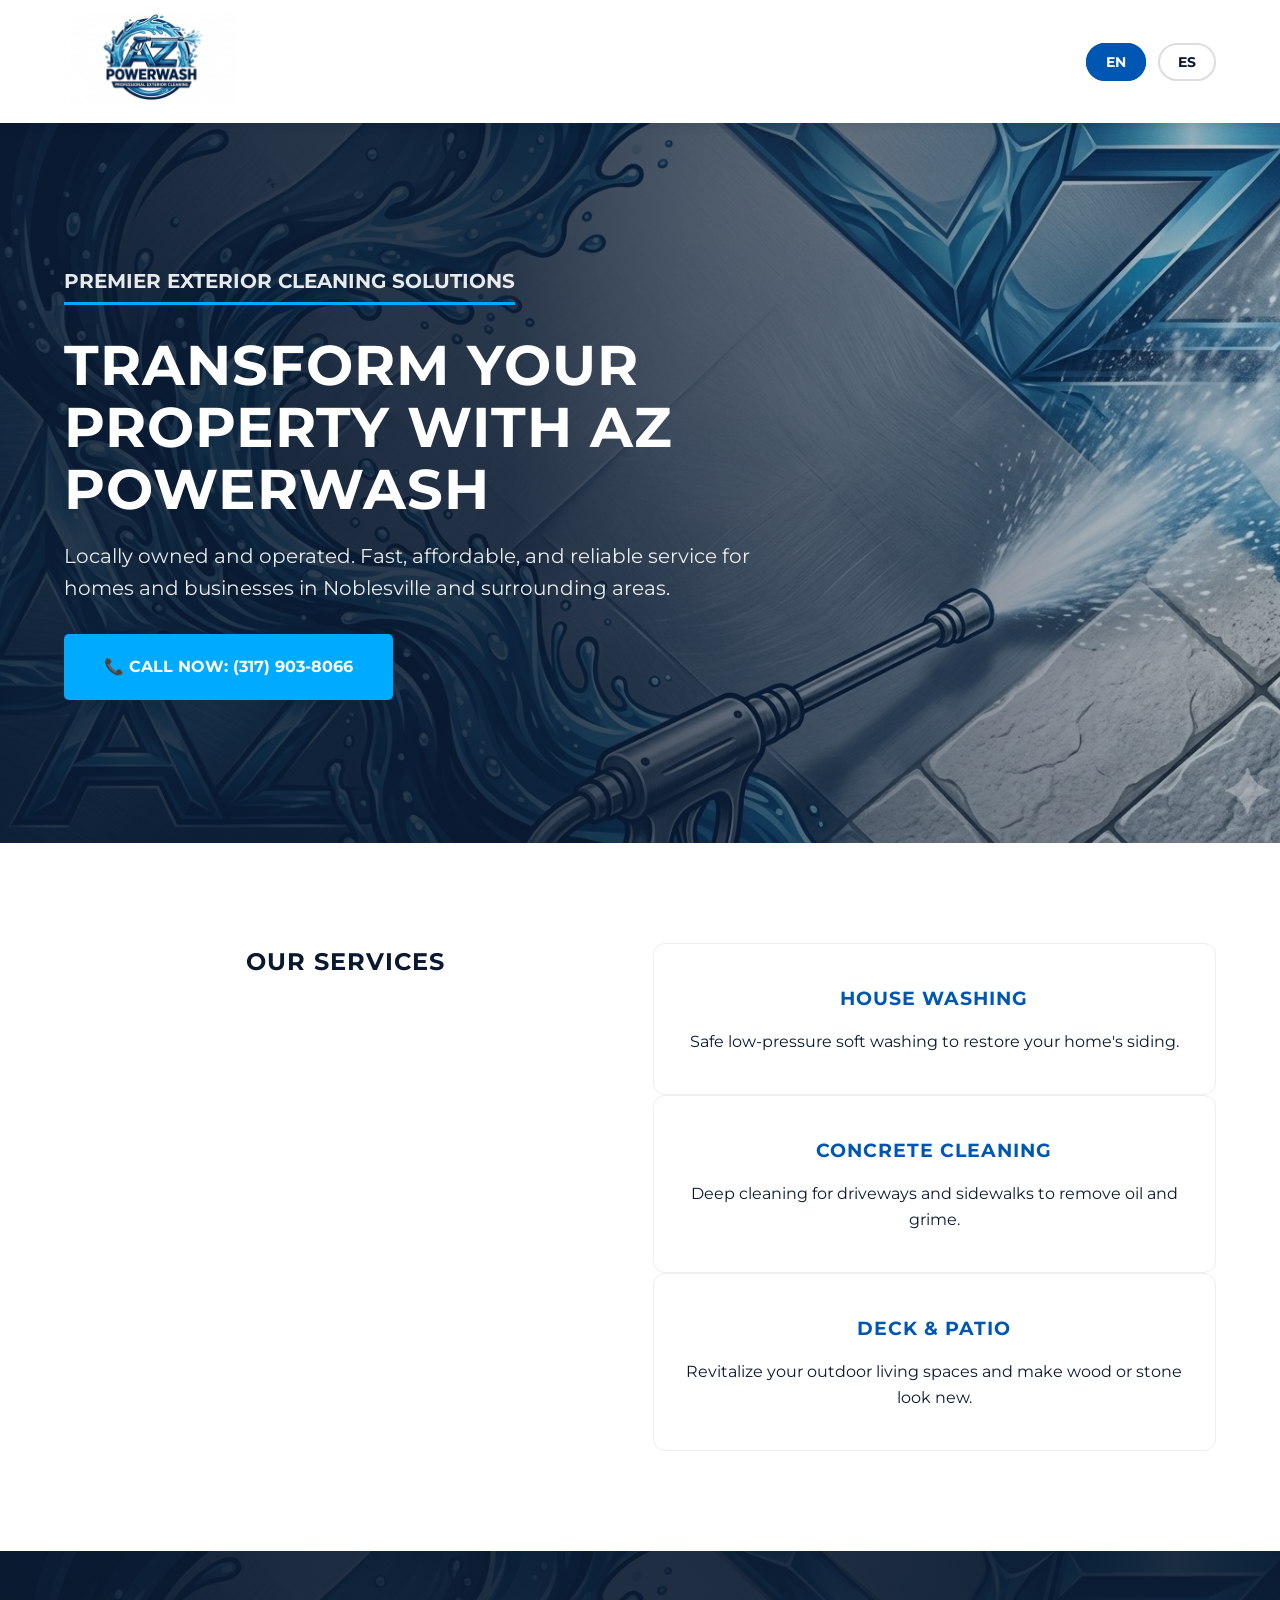
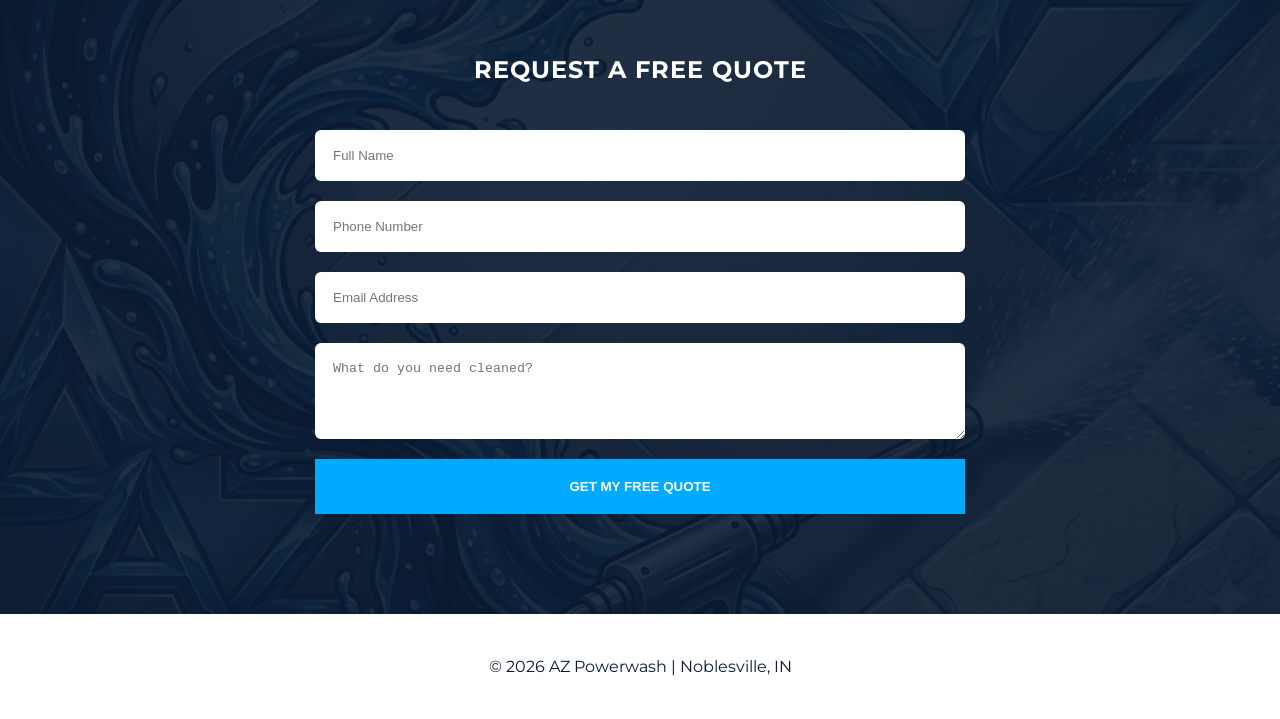
==== commit e01df81b: "Update index.html" ====
--- a/en/index.html
+++ b/en/index.html
@@ -3,6 +3,7 @@
 <head>
   <meta charset="UTF-8">
   <meta name="viewport" content="width=device-width, initial-scale=1.0">
+  <meta name="description" content="AZ Powerwash: Premier exterior cleaning solutions in Noblesville. Call (317) 903-8066 for a free quote.">
   <title>AZ PowerWash | Premier Exterior Cleaning</title>
   <link href="https://fonts.googleapis.com/css2?family=Montserrat:wght@400;700&display=swap" rel="stylesheet">
   <link rel="stylesheet" href="/assets/style.css">
@@ -23,12 +24,30 @@
   <div class="hero-content">
     <p class="subtitle">PREMIER EXTERIOR CLEANING SOLUTIONS</p>
     <h1>Transform Your Property with AZ Powerwash</h1>
-    <p>Locally owned and operated. Fast, affordable, and reliable service for homes and businesses in Noblesville.</p>
+    <p>Locally owned and operated. Fast, affordable, and reliable service for homes and businesses in Noblesville and surrounding areas.</p>
     <div class="hero-btns">
         <a class="cta" href="tel:13179038066">📞 Call Now: (317) 903-8066</a>
     </div>
   </div>
 </header>
+
+<section class="services">
+  <h2>Our Services</h2>
+  <div class="services-grid">
+    <div class="card">
+      <h3>House Washing</h3>
+      <p>Safe low-pressure soft washing to restore your home's siding.</p>
+    </div>
+    <div class="card">
+      <h3>Concrete Cleaning</h3>
+      <p>Deep cleaning for driveways and sidewalks to remove oil and grime.</p>
+    </div>
+    <div class="card">
+      <h3>Deck & Patio</h3>
+      <p>Revitalize your outdoor living spaces and make wood or stone look new.</p>
+    </div>
+  </div>
+</section>
 
 <section id="quote" class="quote-form">
   <h2>Request a Free Quote</h2>
@@ -42,5 +61,9 @@
   </form>
 </section>
 
+<footer style="padding: 40px; text-align: center; color: var(--dark-navy);">
+    &copy; 2026 AZ Powerwash | Noblesville, IN
+</footer>
+
 </body>
 </html>
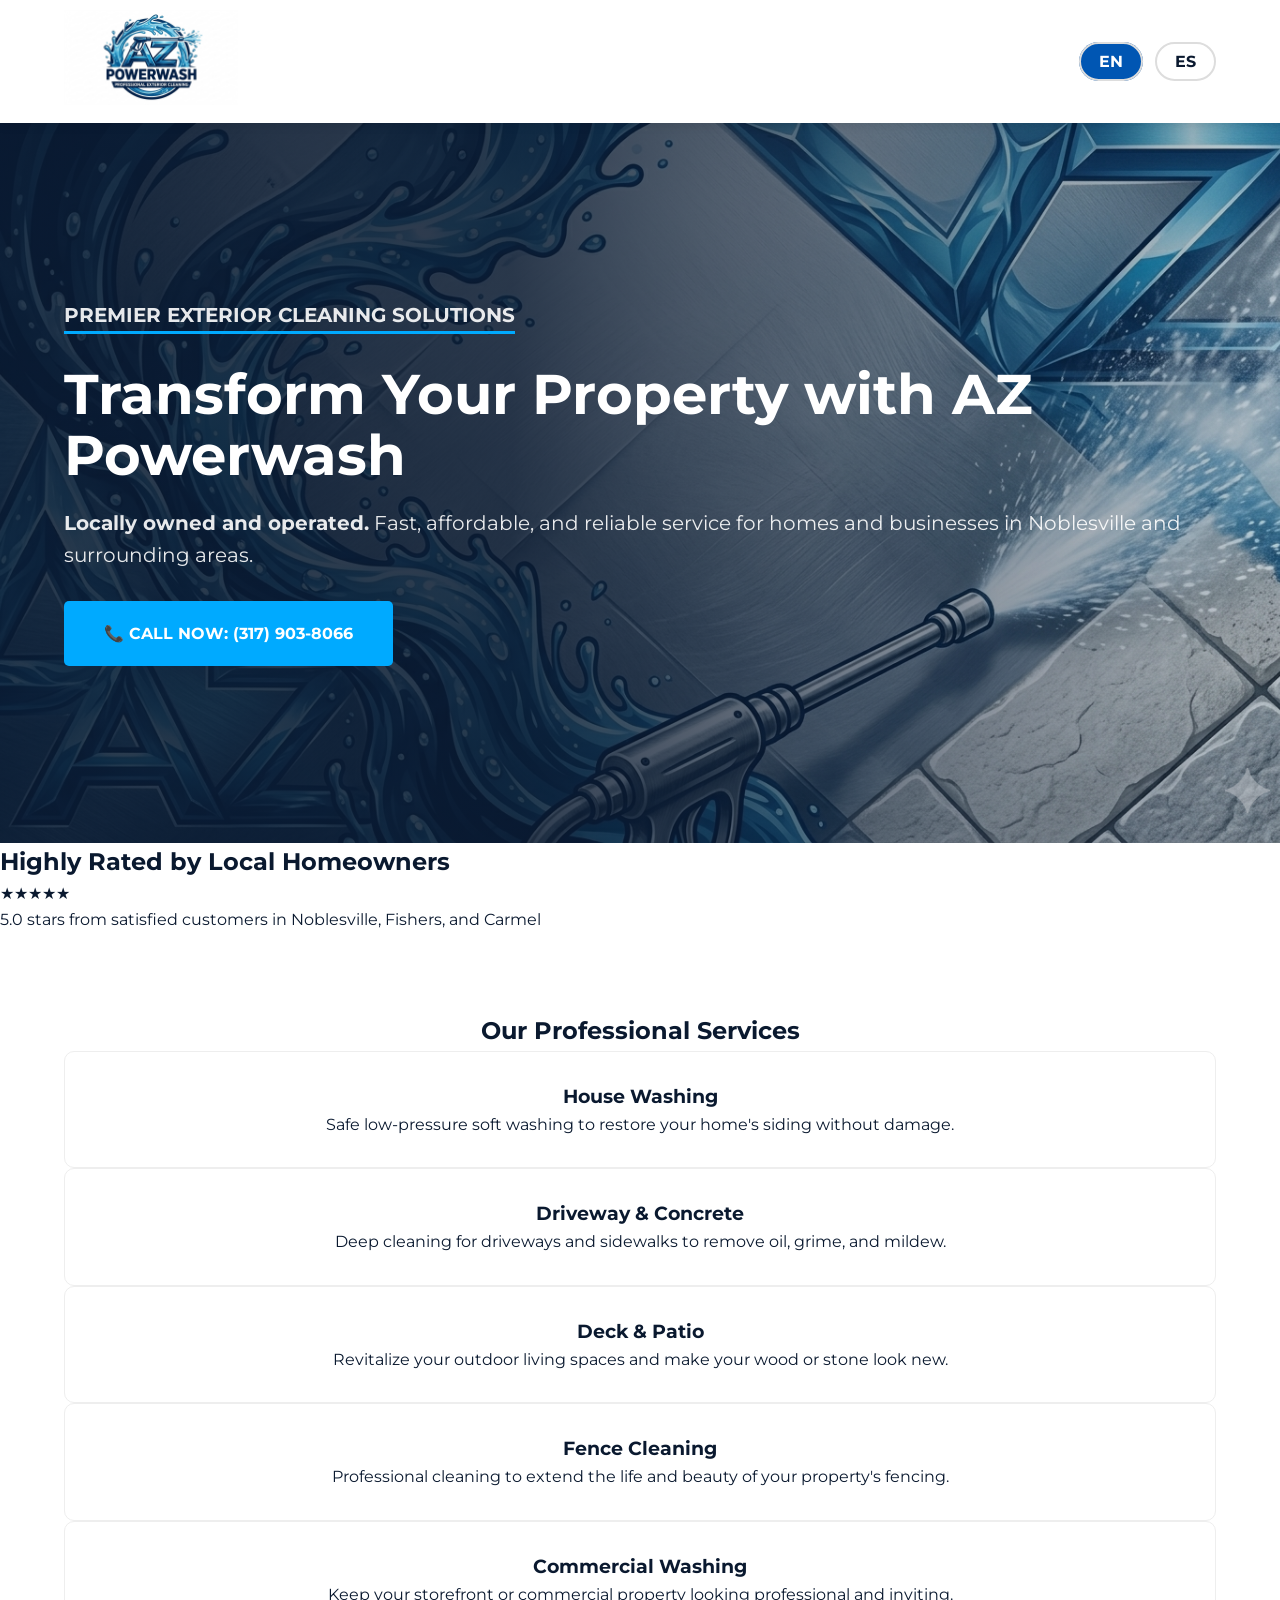
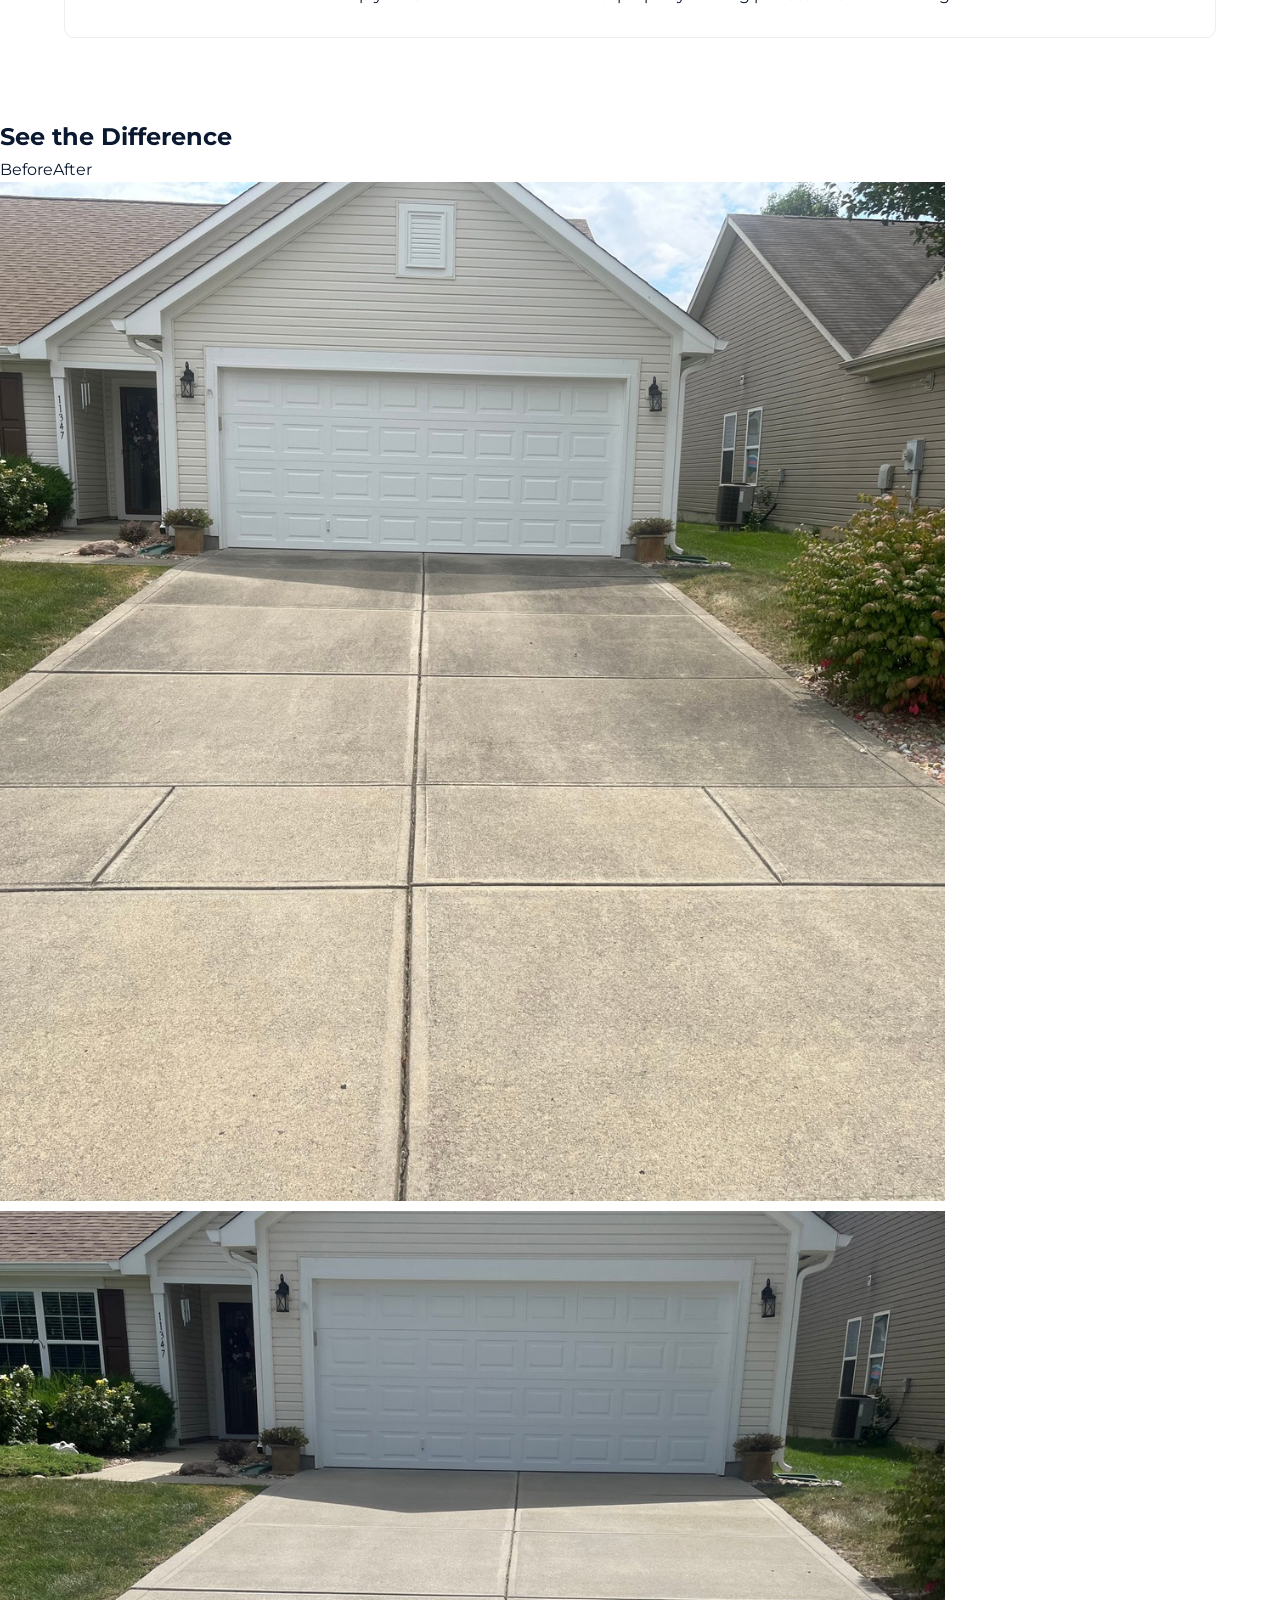
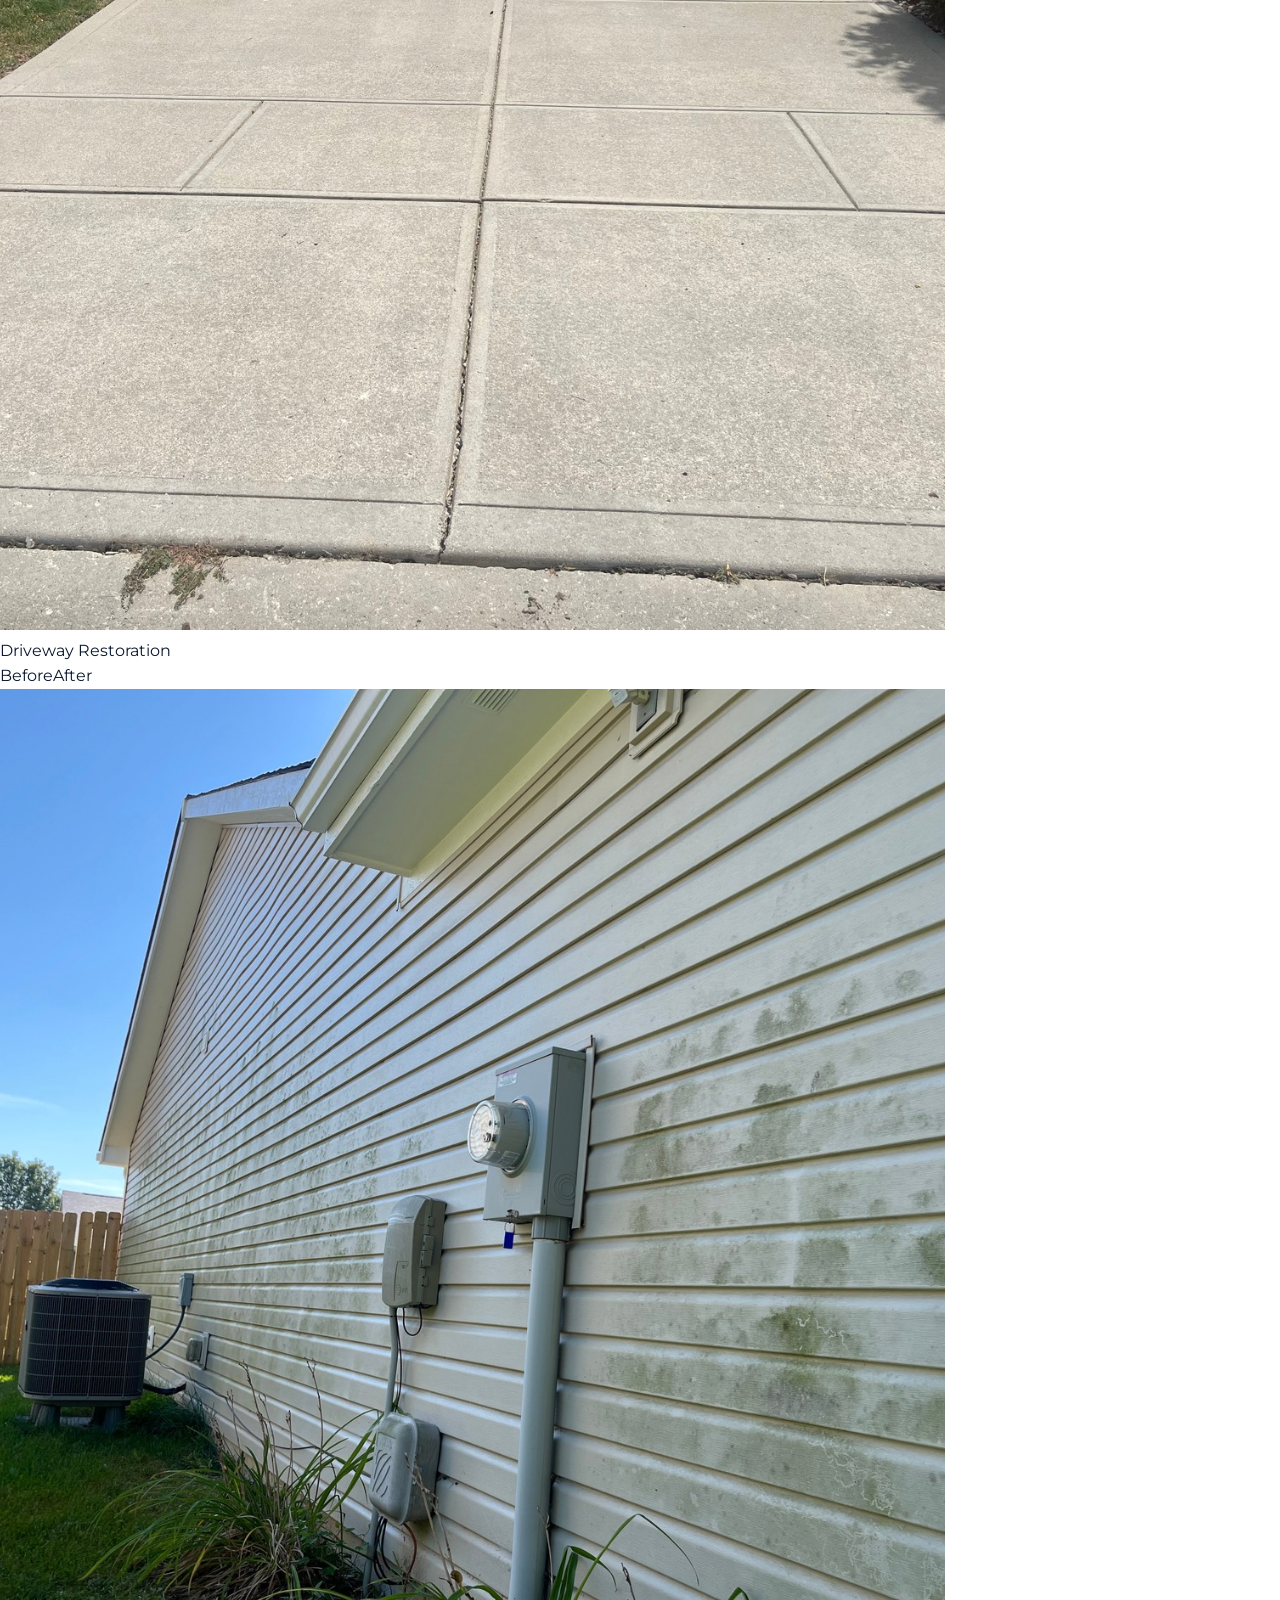
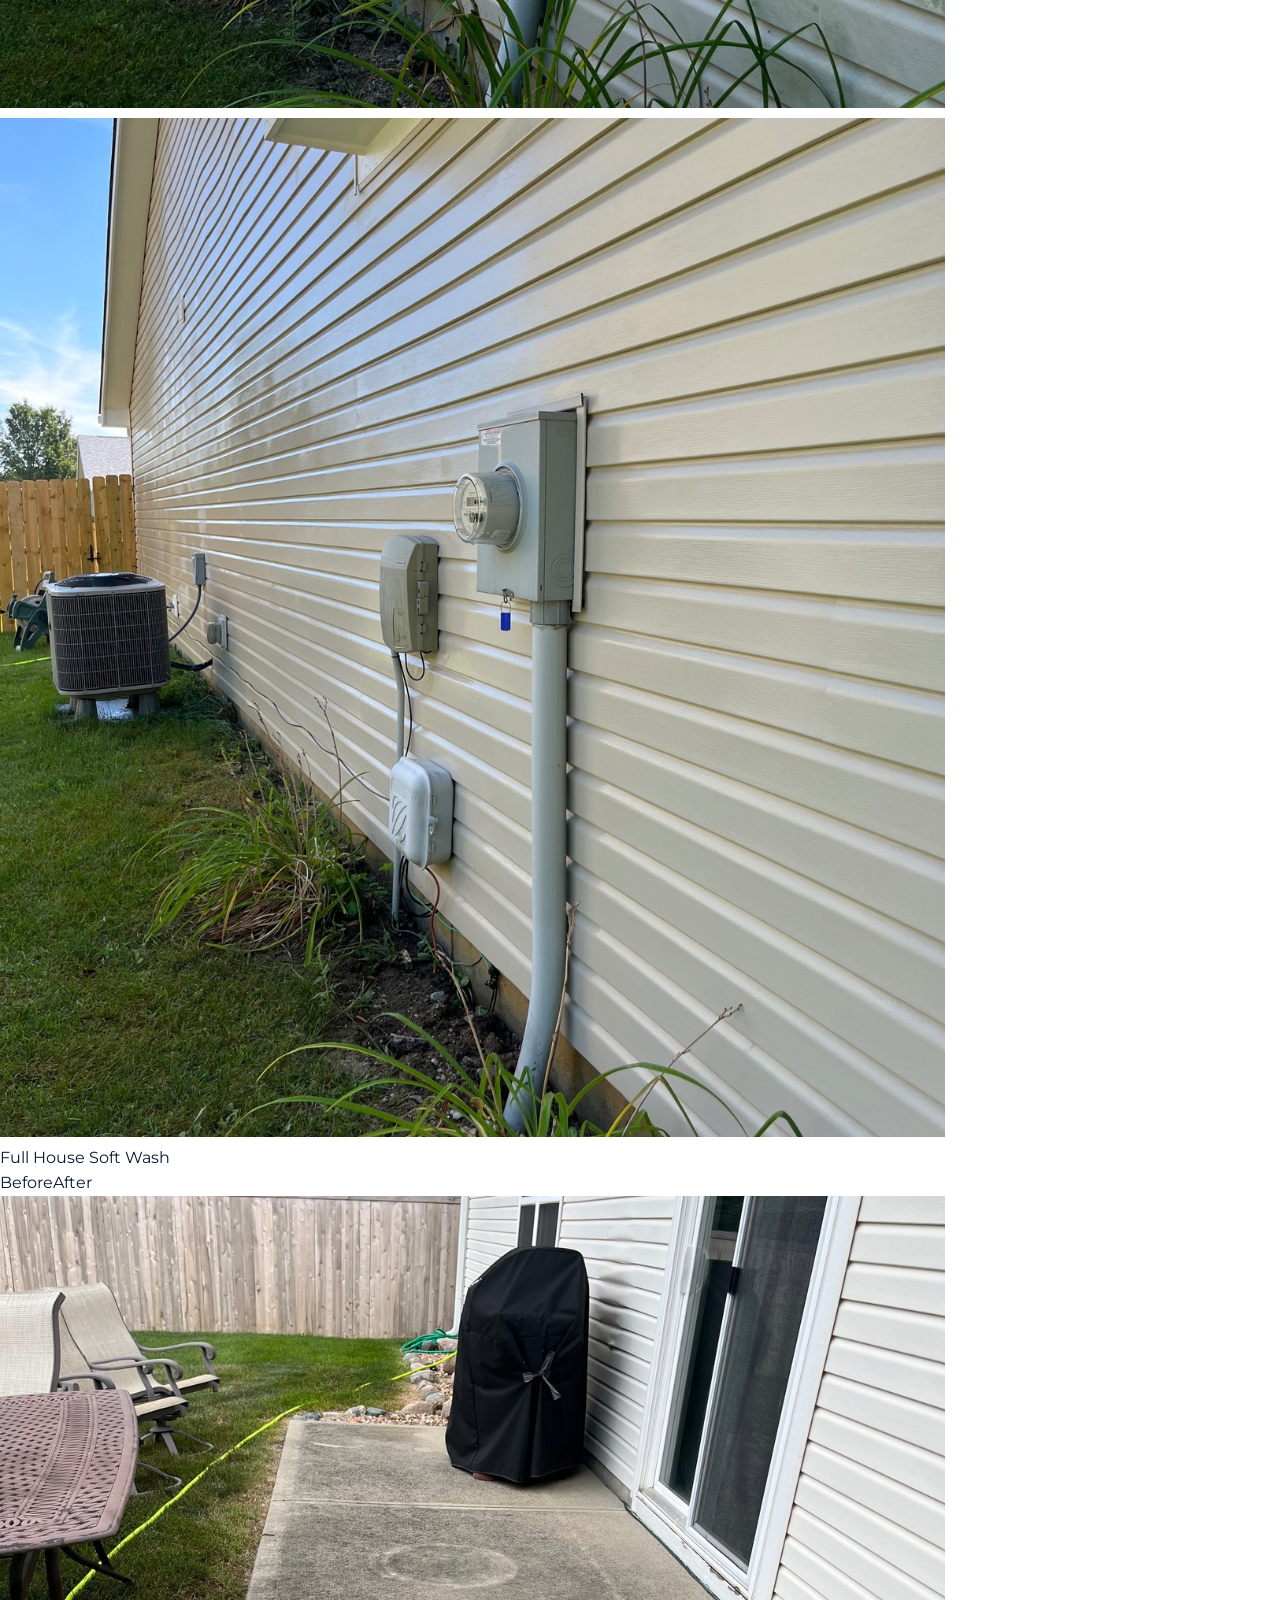
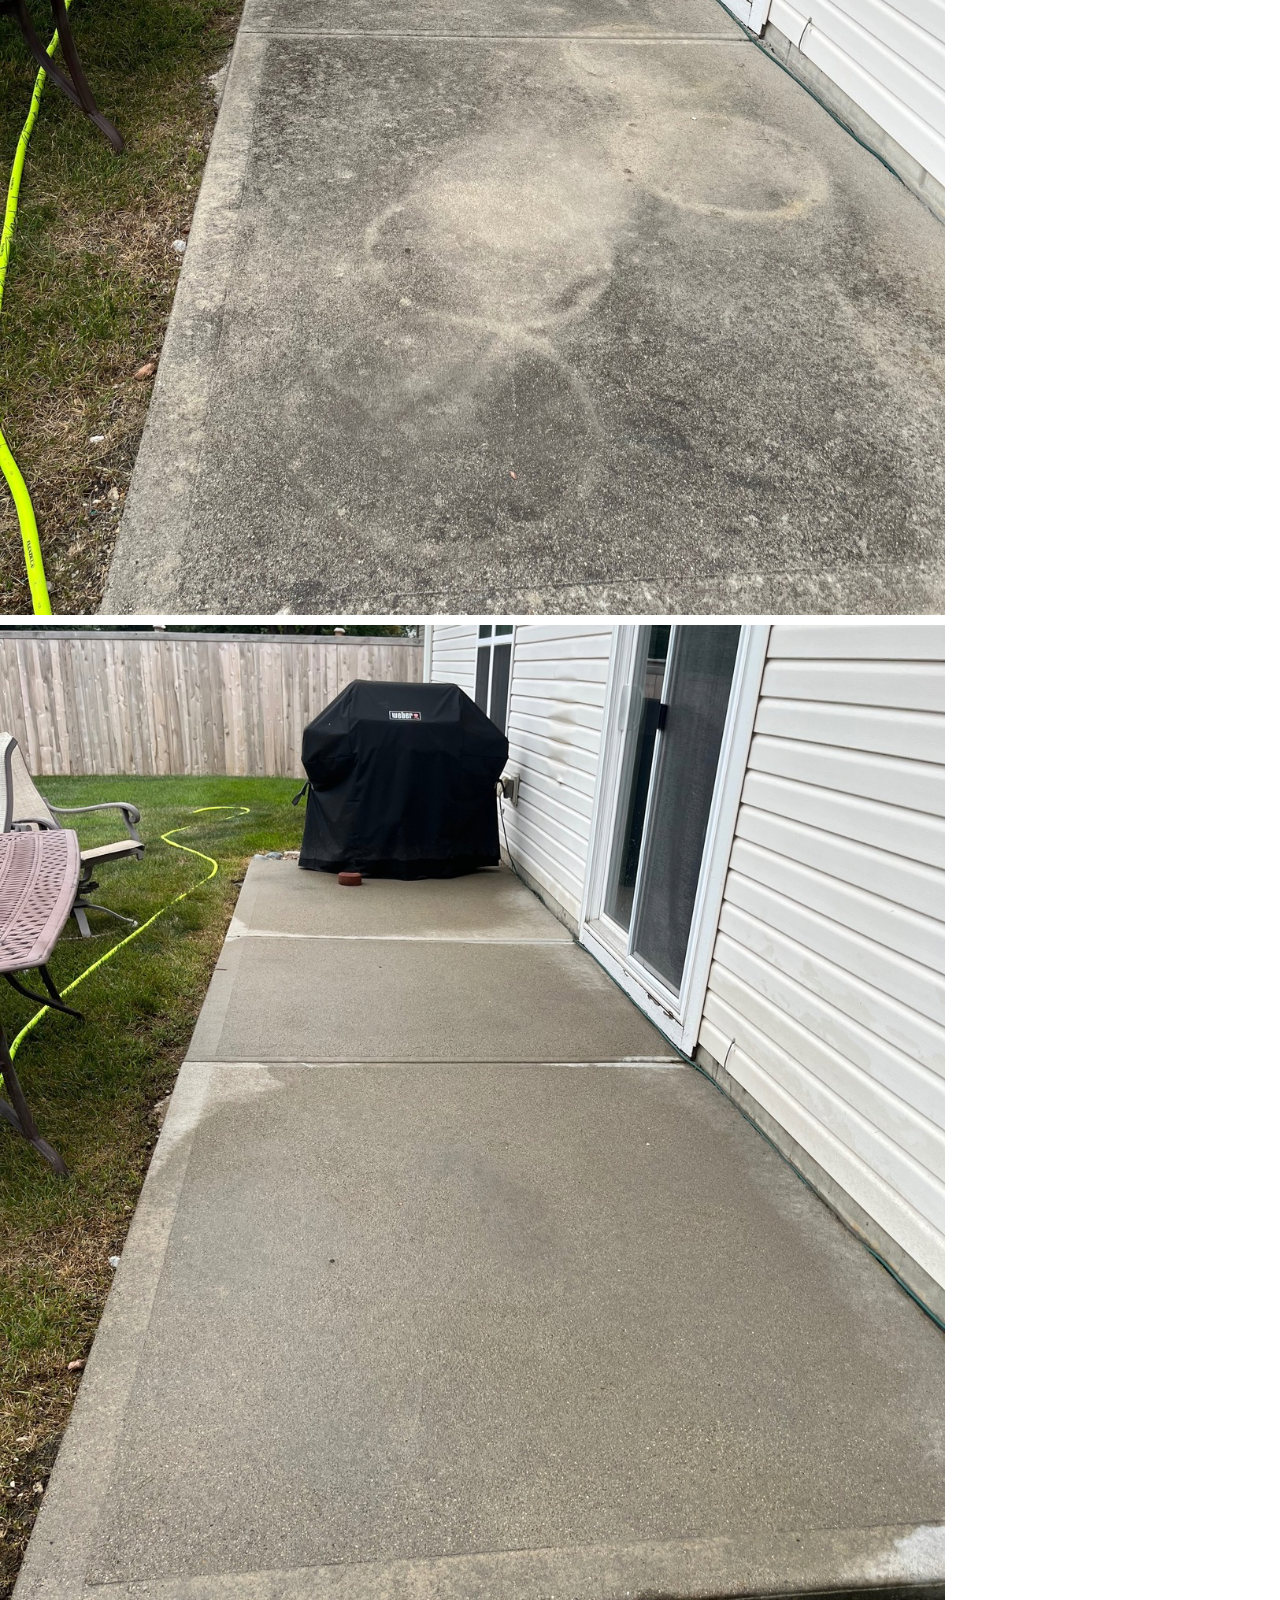
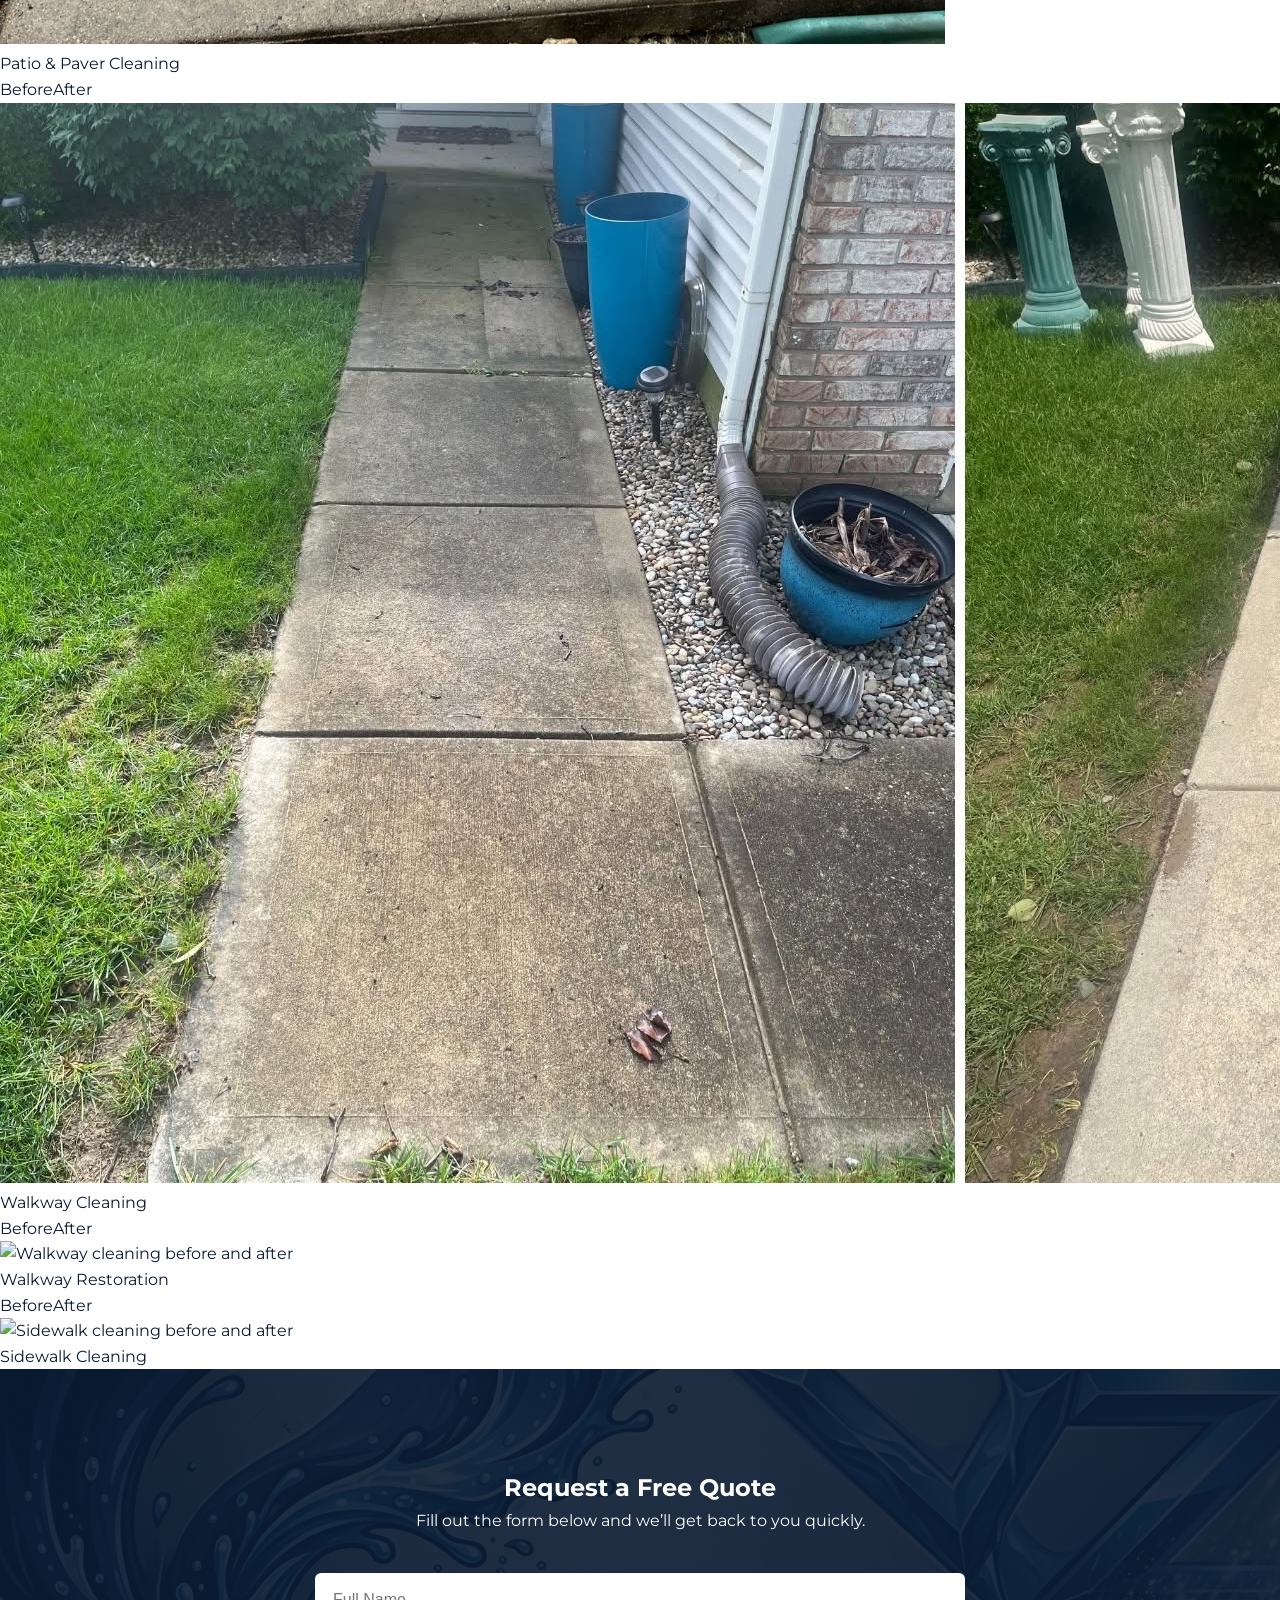
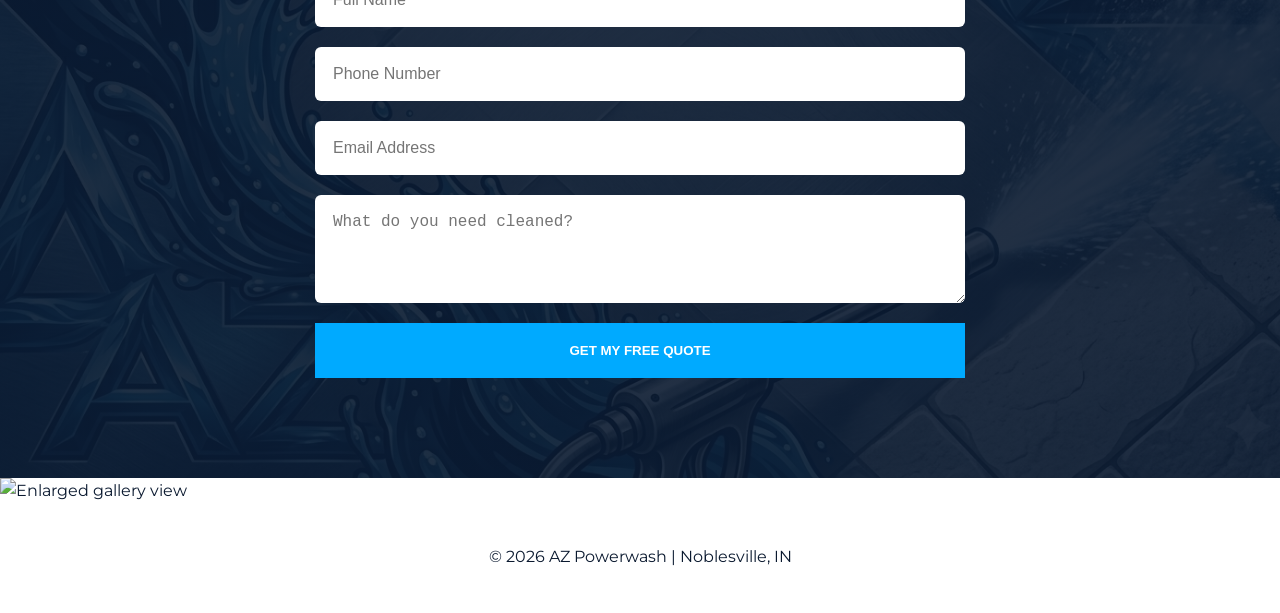
==== commit a1d84458: "Update index.html" ====
--- a/en/index.html
+++ b/en/index.html
@@ -5,6 +5,7 @@
   <meta name="viewport" content="width=device-width, initial-scale=1.0">
   <meta name="description" content="AZ Powerwash: Premier exterior cleaning solutions in Noblesville. Call (317) 903-8066 for a free quote.">
   <title>AZ PowerWash | Premier Exterior Cleaning</title>
+
   <link href="https://fonts.googleapis.com/css2?family=Montserrat:wght@400;700&display=swap" rel="stylesheet">
   <link rel="stylesheet" href="/assets/style.css">
 </head>
@@ -24,33 +25,82 @@
   <div class="hero-content">
     <p class="subtitle">PREMIER EXTERIOR CLEANING SOLUTIONS</p>
     <h1>Transform Your Property with AZ Powerwash</h1>
-    <p>Locally owned and operated. Fast, affordable, and reliable service for homes and businesses in Noblesville and surrounding areas.</p>
+    <p><strong>Locally owned and operated.</strong> Fast, affordable, and reliable service for homes and businesses in Noblesville and surrounding areas.</p>
     <div class="hero-btns">
         <a class="cta" href="tel:13179038066">📞 Call Now: (317) 903-8066</a>
     </div>
   </div>
 </header>
 
+<section class="reviews">
+  <h2>Highly Rated by Local Homeowners</h2>
+  <div class="stars">★★★★★</div>
+  <p>5.0 stars from satisfied customers in Noblesville, Fishers, and Carmel</p>
+</section>
+
 <section class="services">
-  <h2>Our Services</h2>
-  <div class="services-grid">
-    <div class="card">
-      <h3>House Washing</h3>
-      <p>Safe low-pressure soft washing to restore your home's siding.</p>
+  <h2>Our Professional Services</h2>
+  <div class="card">
+    <h3>House Washing</h3>
+    <p>Safe low-pressure soft washing to restore your home's siding without damage.</p>
+  </div>
+  <div class="card">
+    <h3>Driveway & Concrete</h3>
+    <p>Deep cleaning for driveways and sidewalks to remove oil, grime, and mildew.</p>
+  </div>
+  <div class="card">
+    <h3>Deck & Patio</h3>
+    <p>Revitalize your outdoor living spaces and make your wood or stone look new.</p>
+  </div>
+  <div class="card">
+    <h3>Fence Cleaning</h3>
+    <p>Professional cleaning to extend the life and beauty of your property's fencing.</p>
+  </div>
+  <div class="card">
+    <h3>Commercial Washing</h3>
+    <p>Keep your storefront or commercial property looking professional and inviting.</p>
+  </div>
+</section>
+
+<section class="before-after">
+  <h2>See the Difference</h2>
+  <div class="ba-grid">
+    <div class="ba-item" onclick="openLightbox(this)">
+      <div class="ba-labels"><span>Before</span><span>After</span></div>
+      <img src="/assets/images/Driveway.PNG" alt="Driveway cleaning before and after">
+      <p>Driveway Restoration</p>
     </div>
-    <div class="card">
-      <h3>Concrete Cleaning</h3>
-      <p>Deep cleaning for driveways and sidewalks to remove oil and grime.</p>
+    <div class="ba-item" onclick="openLightbox(this)">
+      <div class="ba-labels"><span>Before</span><span>After</span></div>
+      <img src="/assets/images/house.PNG" alt="House washing before and after">
+      <p>Full House Soft Wash</p>
     </div>
-    <div class="card">
-      <h3>Deck & Patio</h3>
-      <p>Revitalize your outdoor living spaces and make wood or stone look new.</p>
+    <div class="ba-item" onclick="openLightbox(this)">
+      <div class="ba-labels"><span>Before</span><span>After</span></div>
+      <img src="/assets/images/patio.PNG" alt="Patio cleaning before and after">
+      <p>Patio & Paver Cleaning</p>
+    </div>
+    <div class="ba-item" onclick="openLightbox(this)">
+      <div class="ba-labels"><span>Before</span><span>After</span></div>
+      <img src="/assets/images/walkway.JPEG" alt="Walkway cleaning before and after">
+      <p>Walkway Cleaning</p>
+    </div>
+    <div class="ba-item" onclick="openLightbox(this)">
+      <div class="ba-labels"><span>Before</span><span>After</span></div>
+      <img src="/assets/images/walkway2.PNG" alt="Walkway cleaning before and after">
+      <p>Walkway Restoration</p>
+    </div>
+    <div class="ba-item" onclick="openLightbox(this)">
+      <div class="ba-labels"><span>Before</span><span>After</span></div>
+      <img src="/assets/images/sidewalk.PNG" alt="Sidewalk cleaning before and after">
+      <p>Sidewalk Cleaning</p>
     </div>
   </div>
 </section>
 
 <section id="quote" class="quote-form">
   <h2>Request a Free Quote</h2>
+  <p>Fill out the form below and we’ll get back to you quickly.</p>
   <form action="https://formspree.io/f/mkopnrez" method="POST">
     <input type="hidden" name="_next" value="https://azpowerwash.pocketsod.com/thank-you.html">
     <input type="text" name="name" placeholder="Full Name" required>
@@ -61,6 +111,21 @@
   </form>
 </section>
 
+<div id="lightbox" onclick="closeLightbox()">
+  <img id="lightbox-img" alt="Enlarged gallery view">
+</div>
+
+<script>
+function openLightbox(el) {
+  const img = el.querySelector("img");
+  document.getElementById("lightbox-img").src = img.src;
+  document.getElementById("lightbox").style.display = "flex";
+}
+function closeLightbox() {
+  document.getElementById("lightbox").style.display = "none";
+}
+</script>
+
 <footer style="padding: 40px; text-align: center; color: var(--dark-navy);">
     &copy; 2026 AZ Powerwash | Noblesville, IN
 </footer>
--- a/assets/style.css
+++ b/assets/style.css
@@ -8,24 +8,12 @@
   --transition: all 0.3s ease;
 }
 
-* {
-  box-sizing: border-box;
-  margin: 0;
-  padding: 0;
-}
+* { box-sizing: border-box; margin: 0; padding: 0; }
 
 body {
   font-family: 'Montserrat', sans-serif;
   line-height: 1.6;
   color: var(--dark-navy);
-  background-color: var(--white);
-  overflow-x: hidden;
-}
-
-h1, h2, h3 {
-  font-weight: 700;
-  text-transform: uppercase;
-  letter-spacing: 1px;
 }
 
 /* --- Navigation --- */
@@ -41,10 +29,7 @@
   z-index: 1000;
 }
 
-.main-logo {
-  height: 95px;
-  width: auto;
-}
+.main-logo { height: 95px; width: auto; }
 
 .lang-switch .lang-btn {
   text-decoration: none;
@@ -54,14 +39,11 @@
   border: 2px solid #ddd;
   border-radius: 25px;
   margin-left: 8px;
-  font-size: 0.9rem;
-  transition: var(--transition);
 }
 
 .lang-switch .lang-btn.active {
   background: var(--primary-blue);
   color: var(--white);
-  border-color: var(--primary-blue);
 }
 
 /* --- Hero Section --- */
@@ -72,34 +54,18 @@
   align-items: center;
   padding: 60px 5%;
   background: linear-gradient(to right, rgba(10, 25, 47, 0.85) 40%, rgba(10, 25, 47, 0.2)), 
-              url('images/AZ-BG-Surface-V2.jpg') no-repeat center center/cover;
+              url('/assets/images/AZ-BG-Surface-V2.jpg') no-repeat center center/cover;
 }
 
-.hero-content {
-  max-width: 700px;
-  z-index: 2;
-}
+.hero h1 { font-size: 3.5rem; color: var(--white); margin-bottom: 20px; line-height: 1.1; }
+.hero p { font-size: 1.25rem; color: rgba(255,255,255,0.9); margin-bottom: 30px; }
 
 .subtitle {
   color: var(--accent-blue);
   font-weight: 700;
+  border-bottom: 3px solid var(--accent-blue);
   margin-bottom: 15px;
   display: inline-block;
-  border-bottom: 3px solid var(--accent-blue);
-  padding-bottom: 5px;
-}
-
-.hero h1 {
-  font-size: 3.5rem;
-  color: var(--white);
-  margin-bottom: 20px;
-  line-height: 1.1;
-}
-
-.hero p {
-  font-size: 1.25rem;
-  margin-bottom: 30px;
-  color: rgba(255,255,255,0.9);
 }
 
 .cta {
@@ -114,65 +80,26 @@
   transition: var(--transition);
 }
 
-.cta:hover {
-  background: var(--white);
-  color: var(--primary-blue);
-  transform: translateY(-3px);
+.cta:hover { background: var(--white); color: var(--primary-blue); }
+
+/* --- Services --- */
+.services { padding: 80px 5%; text-align: center; }
+.services-grid {
+  display: grid;
+  grid-template-columns: repeat(auto-fit, minmax(250px, 1fr));
+  gap: 20px;
+  margin-top: 40px;
 }
-
-/* --- Content Sections --- */
-section { padding: 100px 5%; text-align: center; }
-.reviews { background: var(--light-bg); }
-.stars { color: #ffcc00; font-size: 1.8rem; margin-bottom: 15px; }
-
-.services {
-  display: grid;
-  grid-template-columns: repeat(auto-fit, minmax(280px, 1fr));
-  gap: 25px;
-}
-
-.card {
-  padding: 40px 30px;
-  border: 1px solid #eee;
-  border-radius: 12px;
-  background: var(--white);
-  transition: var(--transition);
-}
-
-.card h3 { color: var(--primary-blue); margin-bottom: 15px; }
-.card:hover { transform: translateY(-5px); border-color: var(--accent-blue); }
-
-/* --- Gallery --- */
-.ba-grid {
-  display: grid;
-  grid-template-columns: repeat(auto-fit, minmax(320px, 1fr));
-  gap: 20px;
-}
-
-.ba-item {
-  position: relative;
-  overflow: hidden;
-  border-radius: 12px;
-  box-shadow: 0 4px 10px rgba(0,0,0,0.1);
-}
-
-.ba-item img { width: 100%; aspect-ratio: 4/3; object-fit: cover; display: block; }
-
-.ba-labels {
-  display: flex;
-  justify-content: space-between;
-  padding: 8px 15px;
-  background: var(--dark-navy);
-  color: white;
-  font-size: 0.85rem;
-}
+.card { padding: 30px; border: 1px solid #eee; border-radius: 10px; background: var(--white); }
 
 /* --- Quote Form --- */
 .quote-form { 
+  padding: 100px 5%;
   background: var(--dark-navy); 
   color: white;
-  background-image: linear-gradient(rgba(10, 25, 47, 0.9), rgba(10, 25, 47, 0.9)), url('images/AZ-BG-Surface-V2.jpg');
+  background-image: linear-gradient(rgba(10, 25, 47, 0.9), rgba(10, 25, 47, 0.9)), url('/assets/images/AZ-BG-Surface-V2.jpg');
   background-size: cover;
+  text-align: center;
 }
 
 .quote-form form {
@@ -183,12 +110,7 @@
   gap: 20px;
 }
 
-.quote-form input, .quote-form textarea {
-  padding: 18px;
-  border-radius: 6px;
-  border: none;
-}
-
+.quote-form input, .quote-form textarea { padding: 18px; border-radius: 6px; border: none; font-size: 1rem; }
 .quote-form button {
   background: var(--accent-blue);
   color: white;
@@ -199,17 +121,12 @@
   text-transform: uppercase;
 }
 
-/* --- Success Page Specifics --- */
-.thank-you-hero { min-height: 80vh; display: flex; align-items: center; justify-content: center; }
-.success-icon { width: 80px; height: 80px; background: var(--accent-blue); color: white; font-size: 3rem; line-height: 80px; border-radius: 50%; margin: 0 auto 30px; }
-.next-steps { background: white; padding: 30px; border-radius: 12px; margin: 40px auto; max-width: 500px; text-align: left; color: var(--dark-navy); }
-.cta.secondary { background: var(--dark-navy); margin-right: 15px; }
+/* --- Thank You Pages --- */
+.thank-you-page { background: var(--light-bg); text-align: center; }
+.thank-you-content { padding: 100px 5%; min-height: 80vh; }
+.success-icon { font-size: 5rem; color: var(--accent-blue); margin-bottom: 20px; }
+.next-steps { background: white; padding: 30px; border-radius: 12px; max-width: 500px; margin: 30px auto; text-align: left; }
 
-/* --- Lightbox --- */
-#lightbox { position: fixed; top: 0; left: 0; width: 100%; height: 100%; background: rgba(0,0,0,0.9); display: none; justify-content: center; align-items: center; z-index: 2000; }
-#lightbox img { max-width: 90%; max-height: 80vh; border: 3px solid white; }
-
-/* --- Responsive --- */
 @media (max-width: 768px) {
   .hero h1 { font-size: 2.2rem; }
   .navbar { flex-direction: column; gap: 15px; }
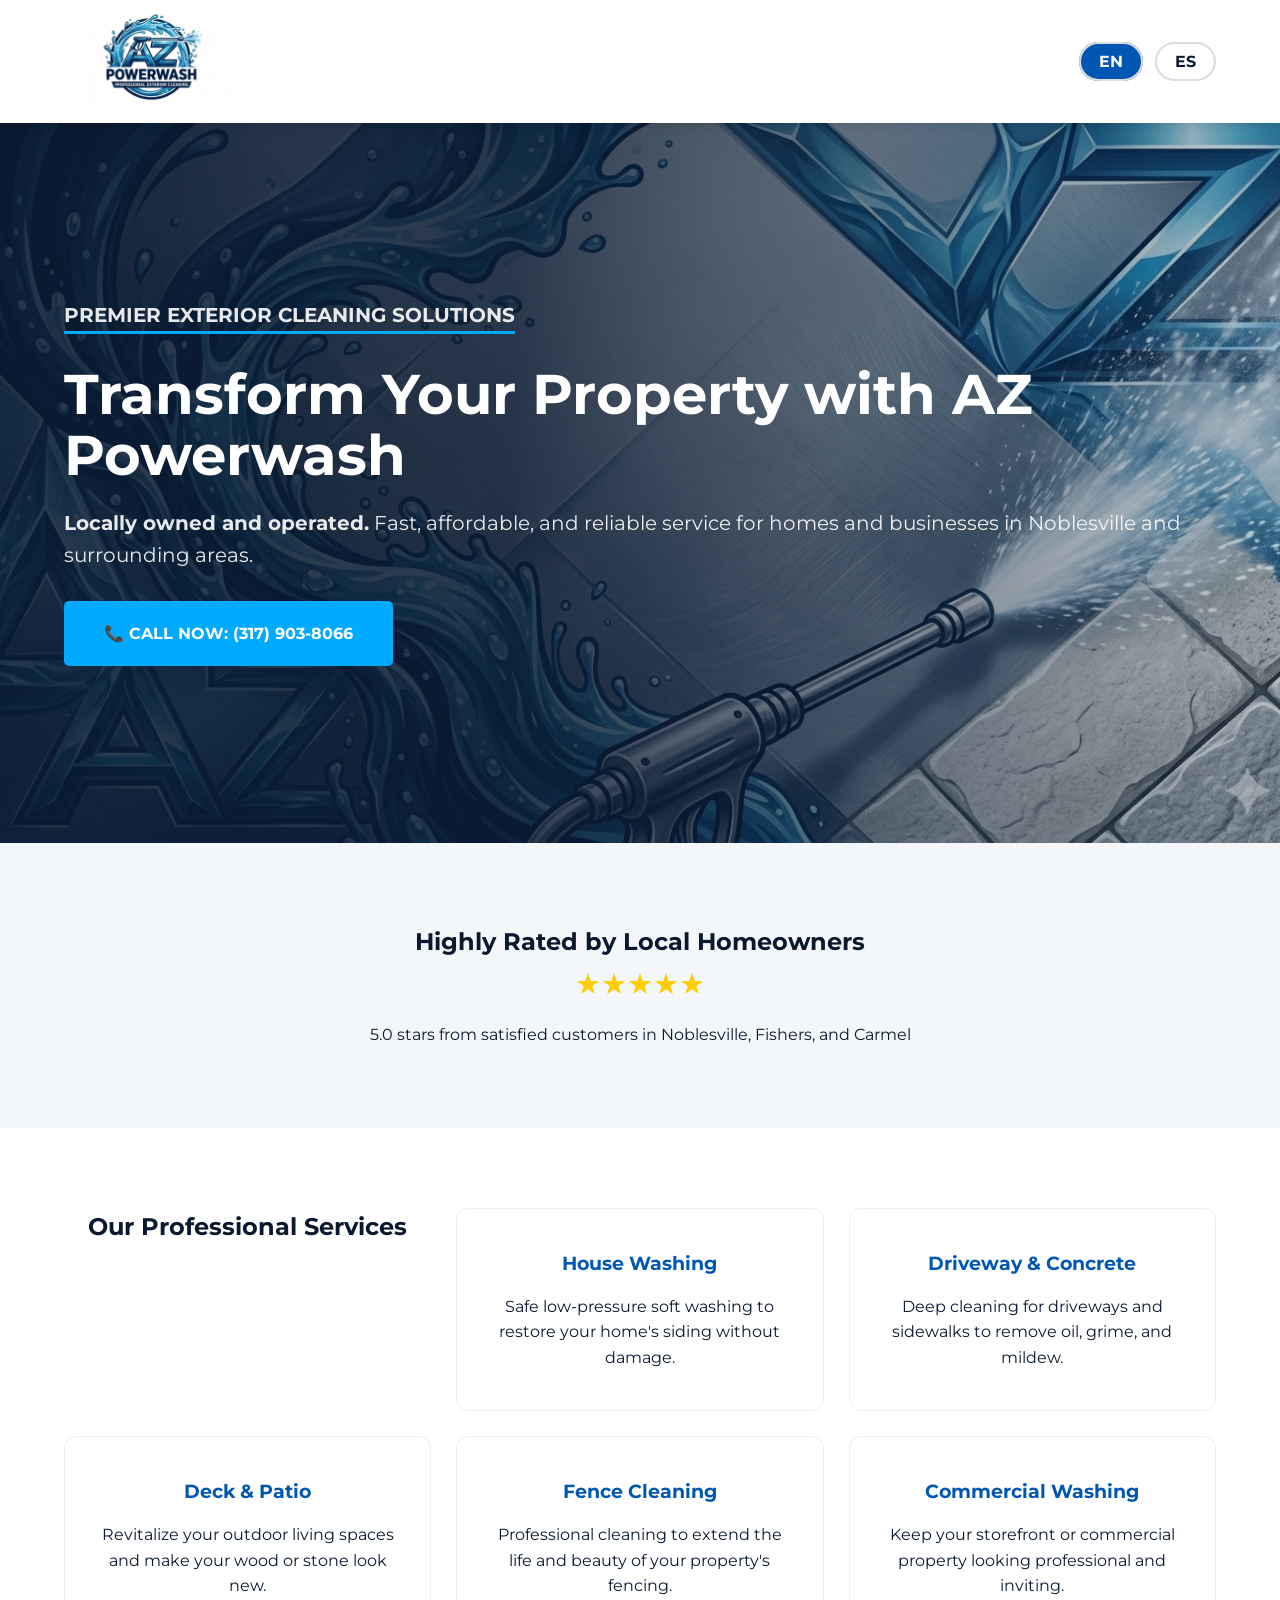
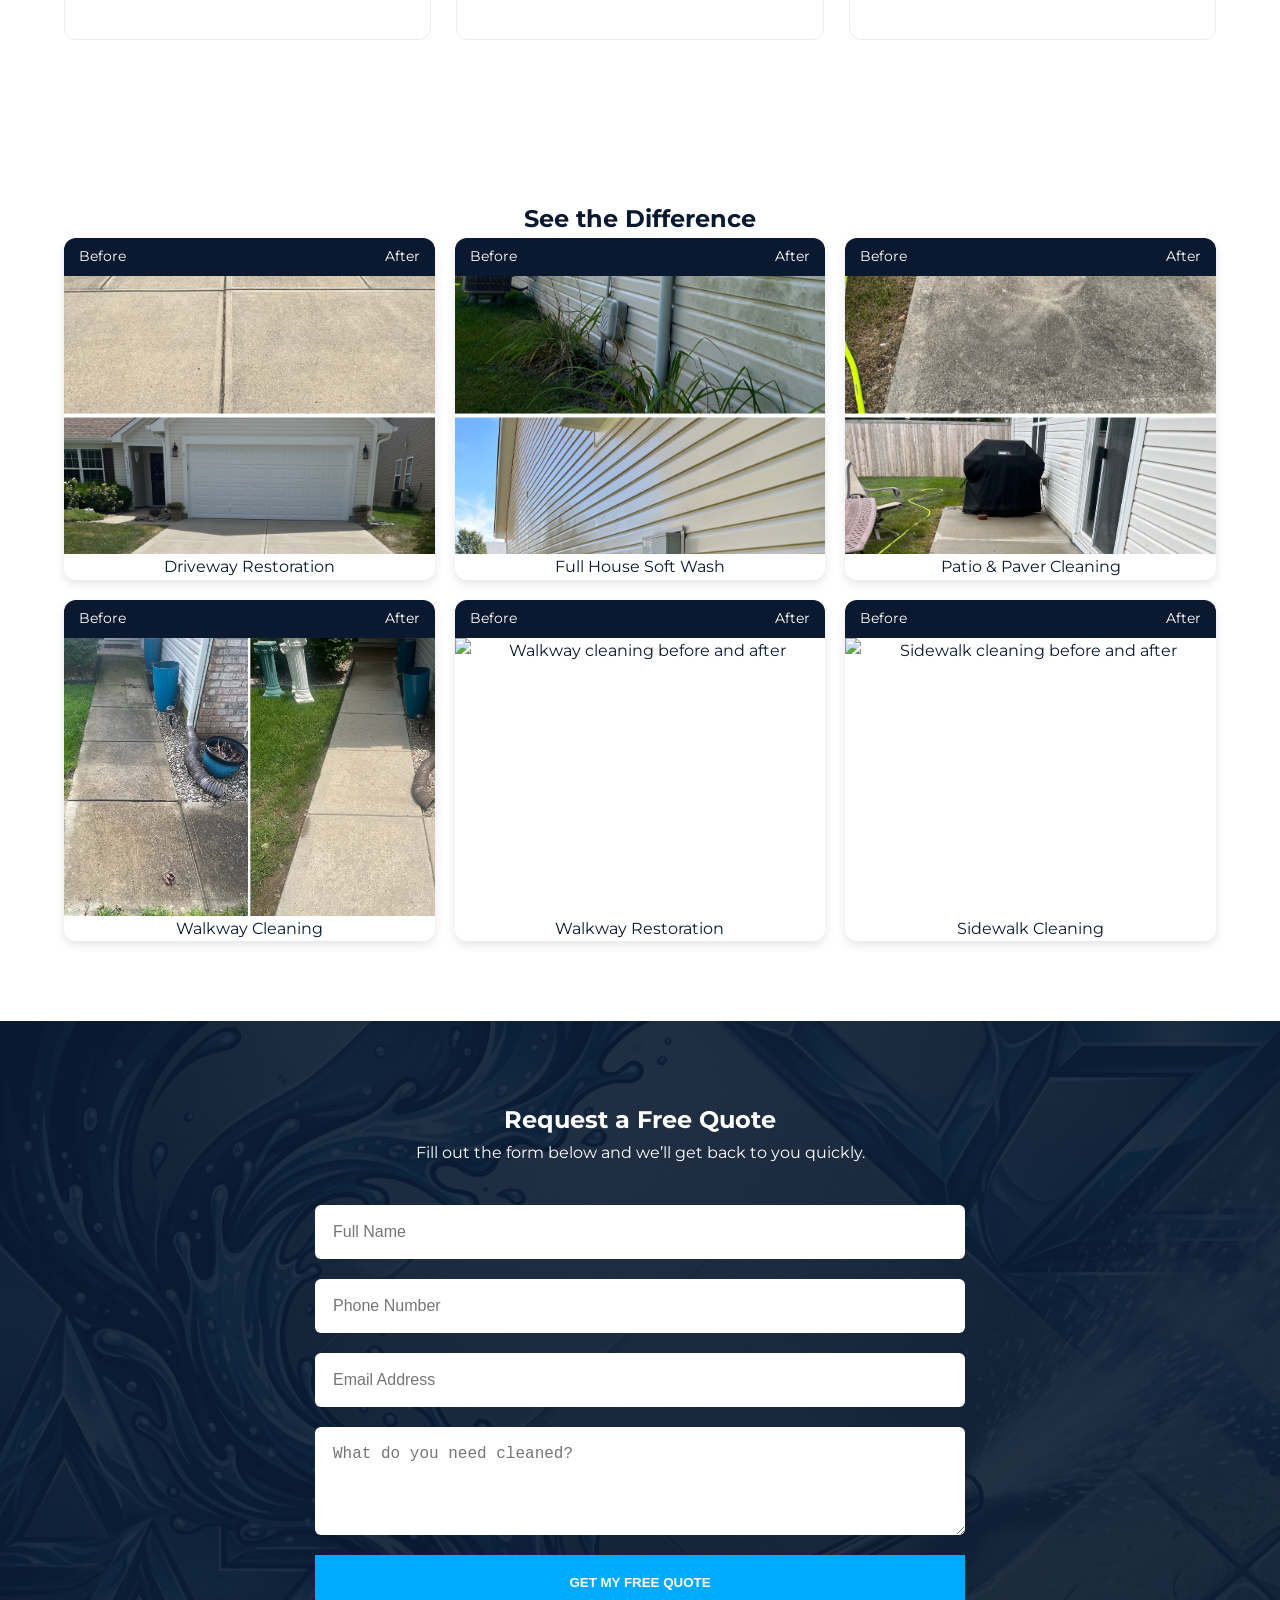
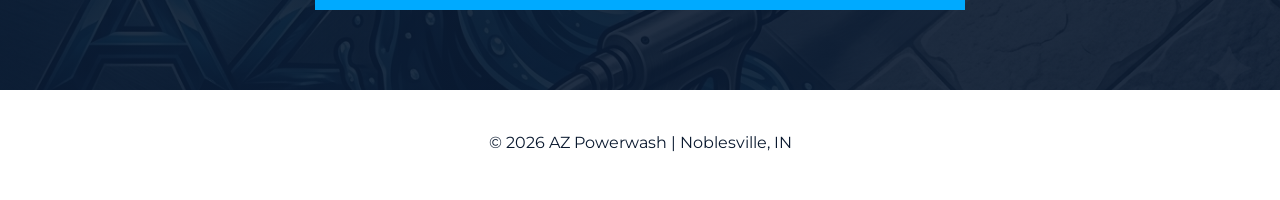
==== commit b8685495: "Update index.html" ====
--- a/en/index.html
+++ b/en/index.html
@@ -5,7 +5,6 @@
   <meta name="viewport" content="width=device-width, initial-scale=1.0">
   <meta name="description" content="AZ Powerwash: Premier exterior cleaning solutions in Noblesville. Call (317) 903-8066 for a free quote.">
   <title>AZ PowerWash | Premier Exterior Cleaning</title>
-
   <link href="https://fonts.googleapis.com/css2?family=Montserrat:wght@400;700&display=swap" rel="stylesheet">
   <link rel="stylesheet" href="/assets/style.css">
 </head>
--- a/assets/style.css
+++ b/assets/style.css
@@ -14,6 +14,7 @@
   font-family: 'Montserrat', sans-serif;
   line-height: 1.6;
   color: var(--dark-navy);
+  background-color: var(--white);
 }
 
 /* --- Navigation --- */
@@ -80,26 +81,62 @@
   transition: var(--transition);
 }
 
-.cta:hover { background: var(--white); color: var(--primary-blue); }
+.cta:hover { background: var(--white); color: var(--primary-blue); transform: translateY(-3px); }
 
-/* --- Services --- */
-.services { padding: 80px 5%; text-align: center; }
-.services-grid {
+/* --- Content Sections --- */
+section { padding: 80px 5%; text-align: center; }
+.reviews { background: var(--light-bg); }
+.stars { color: #ffcc00; font-size: 1.8rem; margin-bottom: 15px; }
+
+.services {
   display: grid;
-  grid-template-columns: repeat(auto-fit, minmax(250px, 1fr));
+  grid-template-columns: repeat(auto-fit, minmax(280px, 1fr));
+  gap: 25px;
+}
+
+.card {
+  padding: 40px 30px;
+  border: 1px solid #eee;
+  border-radius: 12px;
+  background: var(--white);
+  transition: var(--transition);
+}
+
+.card h3 { color: var(--primary-blue); margin-bottom: 15px; }
+.card:hover { transform: translateY(-5px); border-color: var(--accent-blue); }
+
+/* --- Gallery --- */
+.ba-grid {
+  display: grid;
+  grid-template-columns: repeat(auto-fit, minmax(320px, 1fr));
   gap: 20px;
-  margin-top: 40px;
 }
-.card { padding: 30px; border: 1px solid #eee; border-radius: 10px; background: var(--white); }
+
+.ba-item {
+  position: relative;
+  overflow: hidden;
+  border-radius: 12px;
+  box-shadow: 0 4px 10px rgba(0,0,0,0.1);
+  cursor: pointer;
+}
+
+.ba-item img { width: 100%; aspect-ratio: 4/3; object-fit: cover; display: block; }
+
+.ba-labels {
+  display: flex;
+  justify-content: space-between;
+  padding: 8px 15px;
+  background: var(--dark-navy);
+  color: white;
+  font-size: 0.85rem;
+}
 
 /* --- Quote Form --- */
 .quote-form { 
-  padding: 100px 5%;
   background: var(--dark-navy); 
   color: white;
   background-image: linear-gradient(rgba(10, 25, 47, 0.9), rgba(10, 25, 47, 0.9)), url('/assets/images/AZ-BG-Surface-V2.jpg');
   background-size: cover;
-  text-align: center;
 }
 
 .quote-form form {
@@ -121,11 +158,9 @@
   text-transform: uppercase;
 }
 
-/* --- Thank You Pages --- */
-.thank-you-page { background: var(--light-bg); text-align: center; }
-.thank-you-content { padding: 100px 5%; min-height: 80vh; }
-.success-icon { font-size: 5rem; color: var(--accent-blue); margin-bottom: 20px; }
-.next-steps { background: white; padding: 30px; border-radius: 12px; max-width: 500px; margin: 30px auto; text-align: left; }
+/* --- Lightbox --- */
+#lightbox { position: fixed; top: 0; left: 0; width: 100%; height: 100%; background: rgba(0,0,0,0.9); display: none; justify-content: center; align-items: center; z-index: 2000; }
+#lightbox img { max-width: 90%; max-height: 80vh; border: 3px solid white; }
 
 @media (max-width: 768px) {
   .hero h1 { font-size: 2.2rem; }
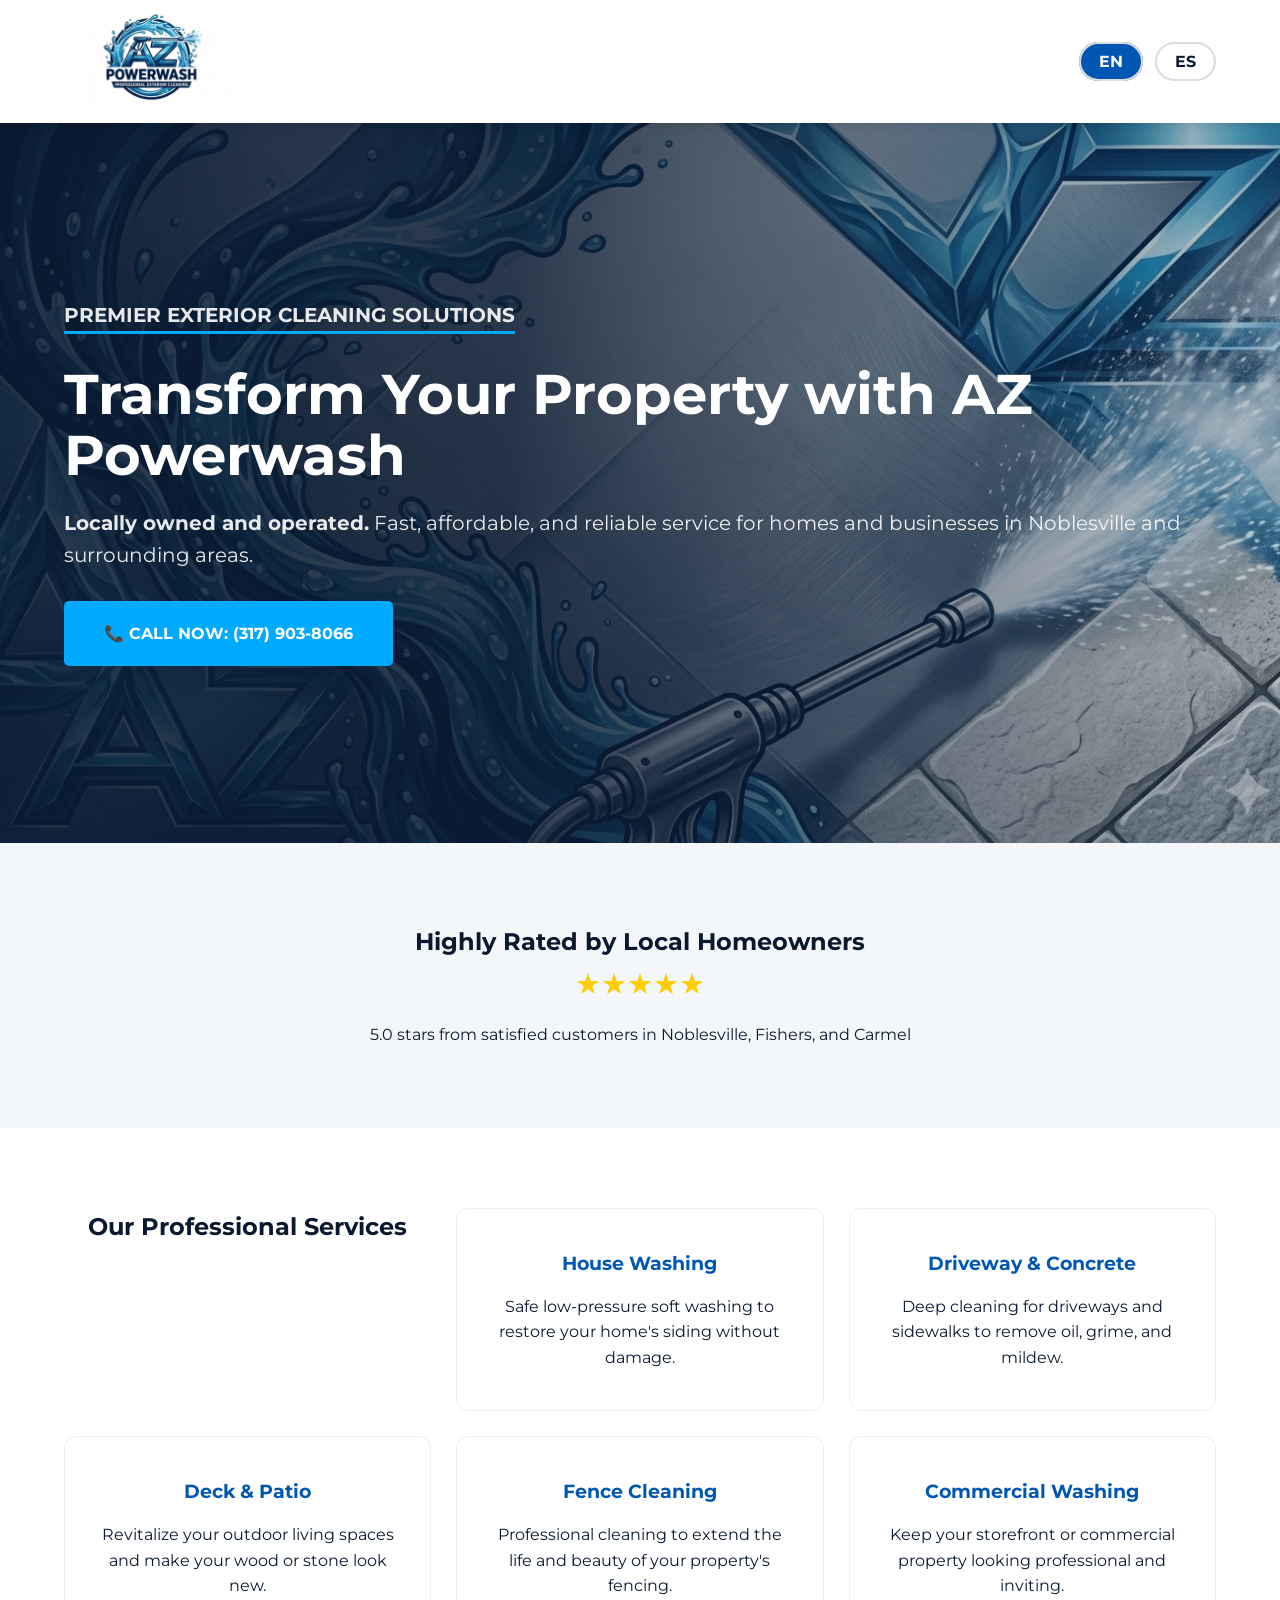
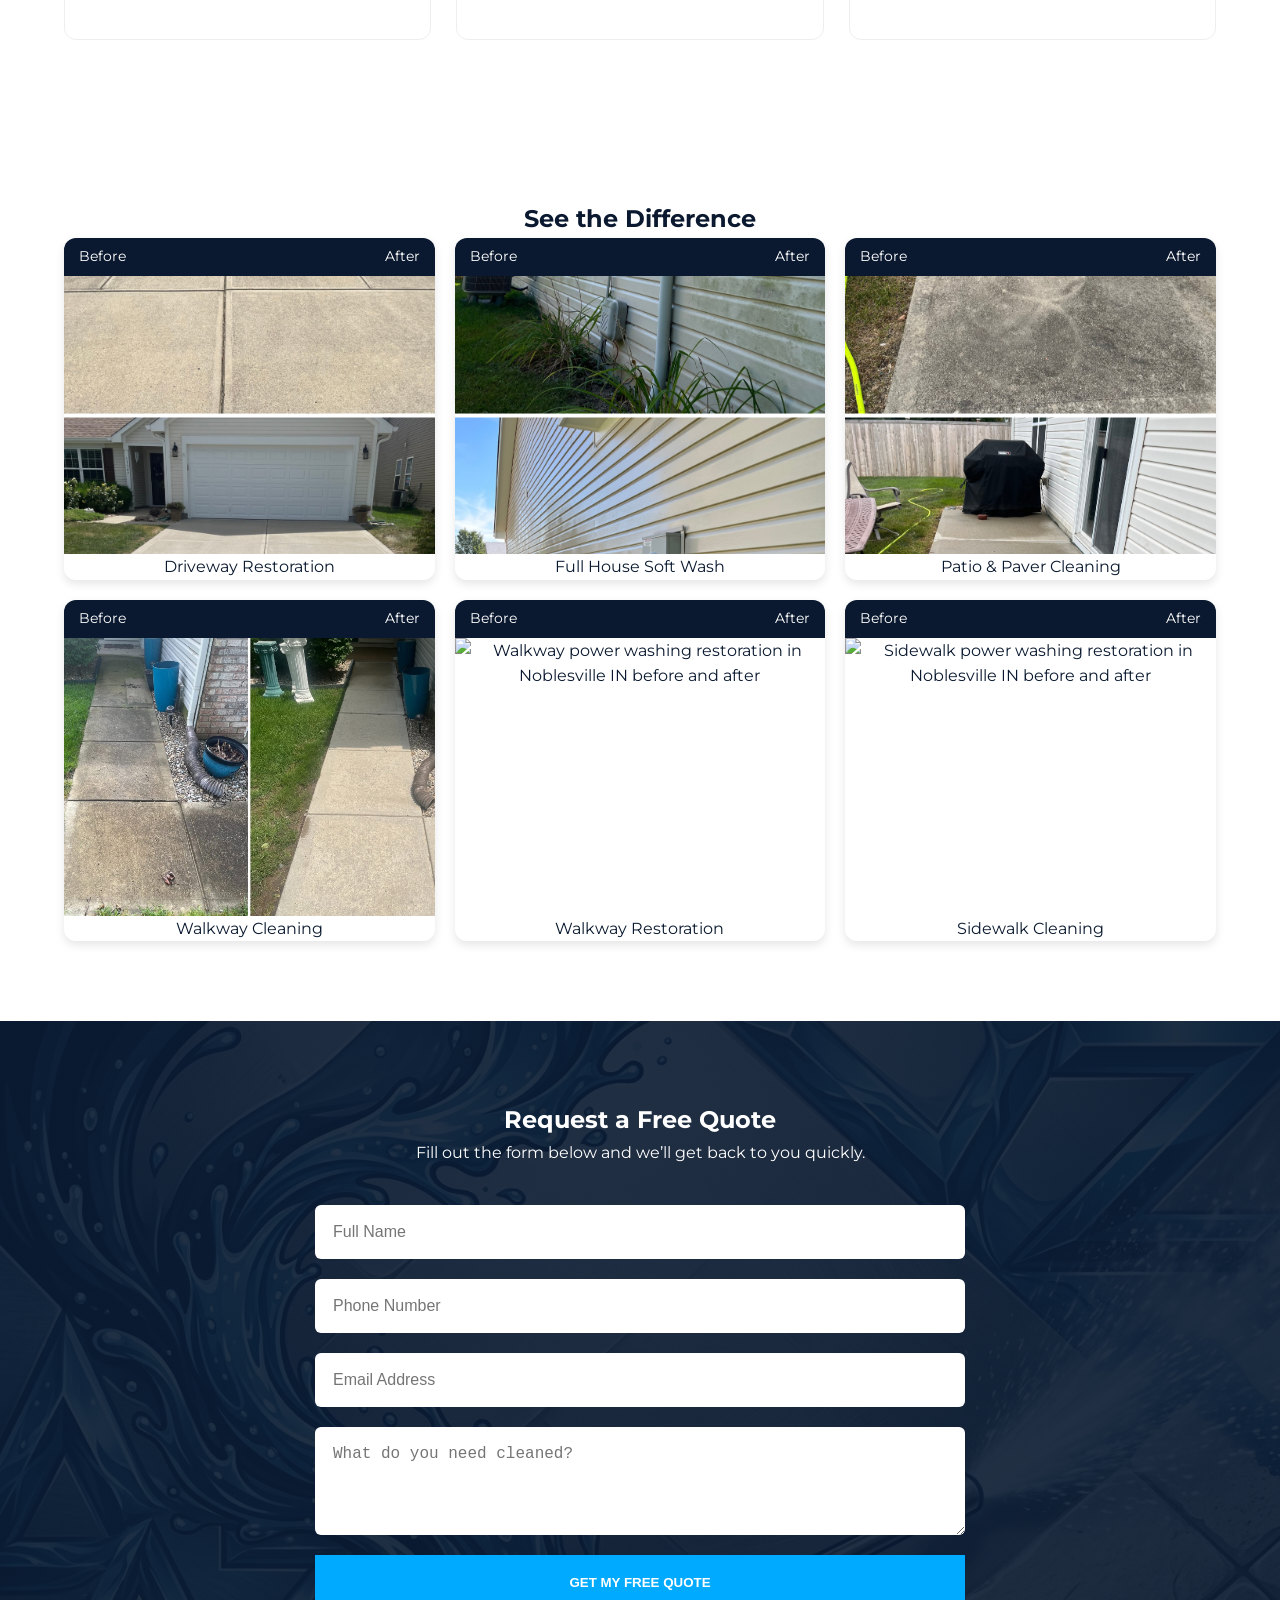
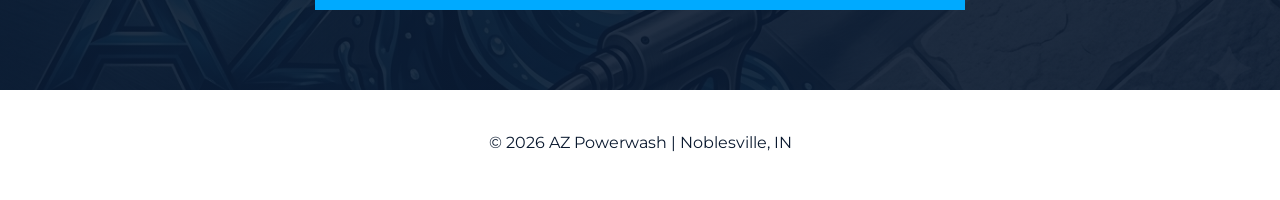
==== commit ff695ca2: "Update index.html" ====
--- a/en/index.html
+++ b/en/index.html
@@ -3,10 +3,50 @@
 <head>
   <meta charset="UTF-8">
   <meta name="viewport" content="width=device-width, initial-scale=1.0">
-  <meta name="description" content="AZ Powerwash: Premier exterior cleaning solutions in Noblesville. Call (317) 903-8066 for a free quote.">
-  <title>AZ PowerWash | Premier Exterior Cleaning</title>
+  <title>Power Washing Noblesville IN | AZ Powerwash | Exterior Cleaning</title>
+  <meta name="description" content="Professional power washing in Noblesville, IN. AZ Powerwash offers house washing, driveway cleaning, and soft washing. Call (317) 903-8066 for a free estimate.">
   <link href="https://fonts.googleapis.com/css2?family=Montserrat:wght@400;700&display=swap" rel="stylesheet">
   <link rel="stylesheet" href="/assets/style.css">
+  <link rel="alternate" hreflang="en" href="https://azpowerwash.pocketsod.com/en/index.html" />
+  <link rel="alternate" hreflang="es" href="https://azpowerwash.pocketsod.com/es/index.html" />
+  <link rel="alternate" hreflang="x-default" href="https://azpowerwash.pocketsod.com/index.html" />
+  <script type="application/ld+json">
+{
+  "@context": "https://schema.org",
+  "@type": "HomeAndConstructionBusiness",
+  "name": "AZ Powerwash",
+  "image": "https://azpowerwash.pocketsod.com/assets/images/AZ-Logo-V2.png",
+  "@id": "https://azpowerwash.pocketsod.com",
+  "url": "https://azpowerwash.pocketsod.com",
+  "telephone": "+13179038066",
+  "address": {
+    "@type": "PostalAddress",
+    "addressLocality": "Noblesville",
+    "addressRegion": "IN",
+    "postalCode": "46060",
+    "addressCountry": "US"
+  },
+  "geo": {
+    "@type": "GeoCoordinates",
+    "latitude": 40.0456,
+    "longitude": -86.0083
+  },
+  "openingHoursSpecification": {
+    "@type": "OpeningHoursSpecification",
+    "dayOfWeek": [
+      "Monday",
+      "Tuesday",
+      "Wednesday",
+      "Thursday",
+      "Friday",
+      "Saturday"
+    ],
+    "opens": "08:00",
+    "closes": "18:00"
+  },
+  "areaServed": ["Noblesville", "Fishers", "Carmel"]
+}
+</script>
 </head>
 <body>
 
@@ -66,32 +106,32 @@
   <div class="ba-grid">
     <div class="ba-item" onclick="openLightbox(this)">
       <div class="ba-labels"><span>Before</span><span>After</span></div>
-      <img src="/assets/images/Driveway.PNG" alt="Driveway cleaning before and after">
+      <img src="/assets/images/Driveway.PNG" alt="Driveway power washing restoration in Noblesville IN before and after">
       <p>Driveway Restoration</p>
     </div>
     <div class="ba-item" onclick="openLightbox(this)">
       <div class="ba-labels"><span>Before</span><span>After</span></div>
-      <img src="/assets/images/house.PNG" alt="House washing before and after">
+      <img src="/assets/images/house.PNG" alt="House power washing restoration in Noblesville IN before and after">
       <p>Full House Soft Wash</p>
     </div>
     <div class="ba-item" onclick="openLightbox(this)">
       <div class="ba-labels"><span>Before</span><span>After</span></div>
-      <img src="/assets/images/patio.PNG" alt="Patio cleaning before and after">
+      <img src="/assets/images/patio.PNG" alt="Patio power washing restoration in Noblesville IN before and after">
       <p>Patio & Paver Cleaning</p>
     </div>
     <div class="ba-item" onclick="openLightbox(this)">
       <div class="ba-labels"><span>Before</span><span>After</span></div>
-      <img src="/assets/images/walkway.JPEG" alt="Walkway cleaning before and after">
+      <img src="/assets/images/walkway.JPEG" alt="Walkway power washing restoration in Noblesville IN before and after">
       <p>Walkway Cleaning</p>
     </div>
     <div class="ba-item" onclick="openLightbox(this)">
       <div class="ba-labels"><span>Before</span><span>After</span></div>
-      <img src="/assets/images/walkway2.PNG" alt="Walkway cleaning before and after">
+      <img src="/assets/images/walkway2.PNG" alt="Walkway power washing restoration in Noblesville IN before and after">
       <p>Walkway Restoration</p>
     </div>
     <div class="ba-item" onclick="openLightbox(this)">
       <div class="ba-labels"><span>Before</span><span>After</span></div>
-      <img src="/assets/images/sidewalk.PNG" alt="Sidewalk cleaning before and after">
+      <img src="/assets/images/sidewalk.PNG" alt="Sidewalk power washing restoration in Noblesville IN before and after">
       <p>Sidewalk Cleaning</p>
     </div>
   </div>
